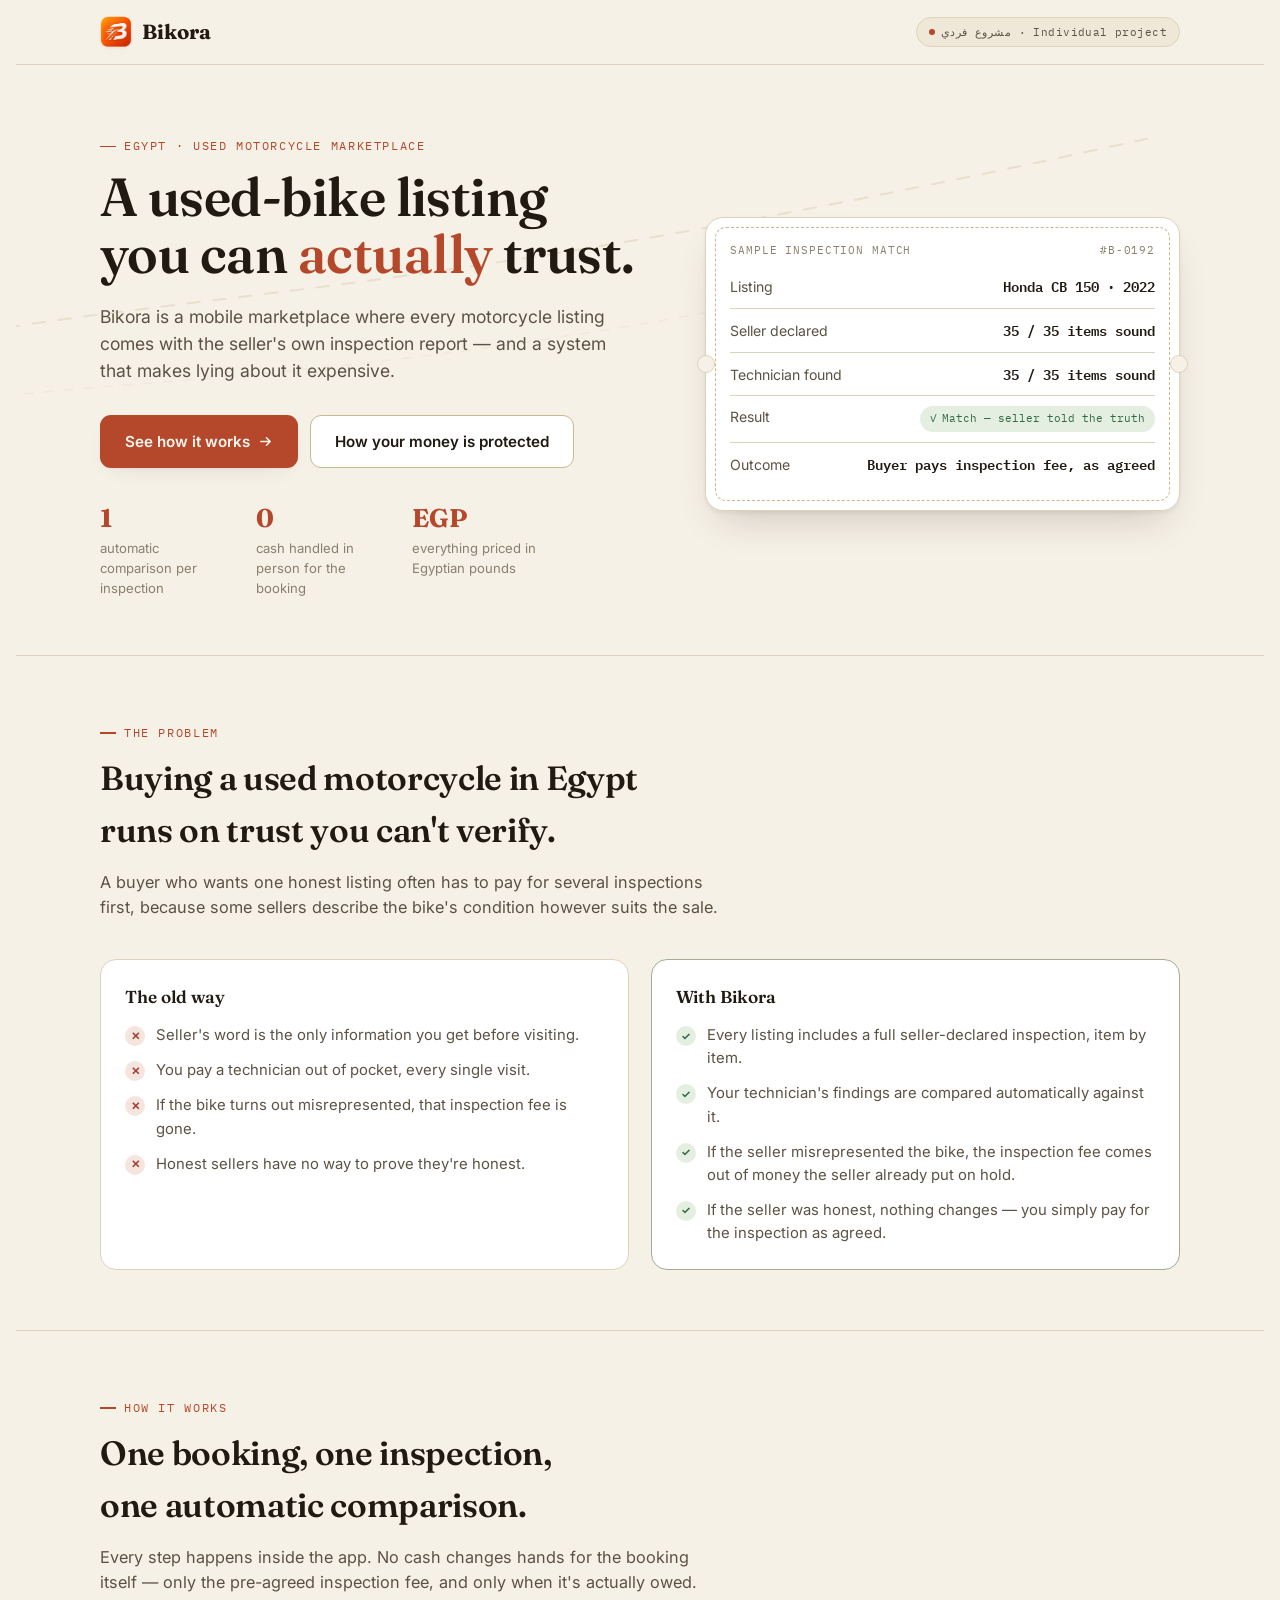
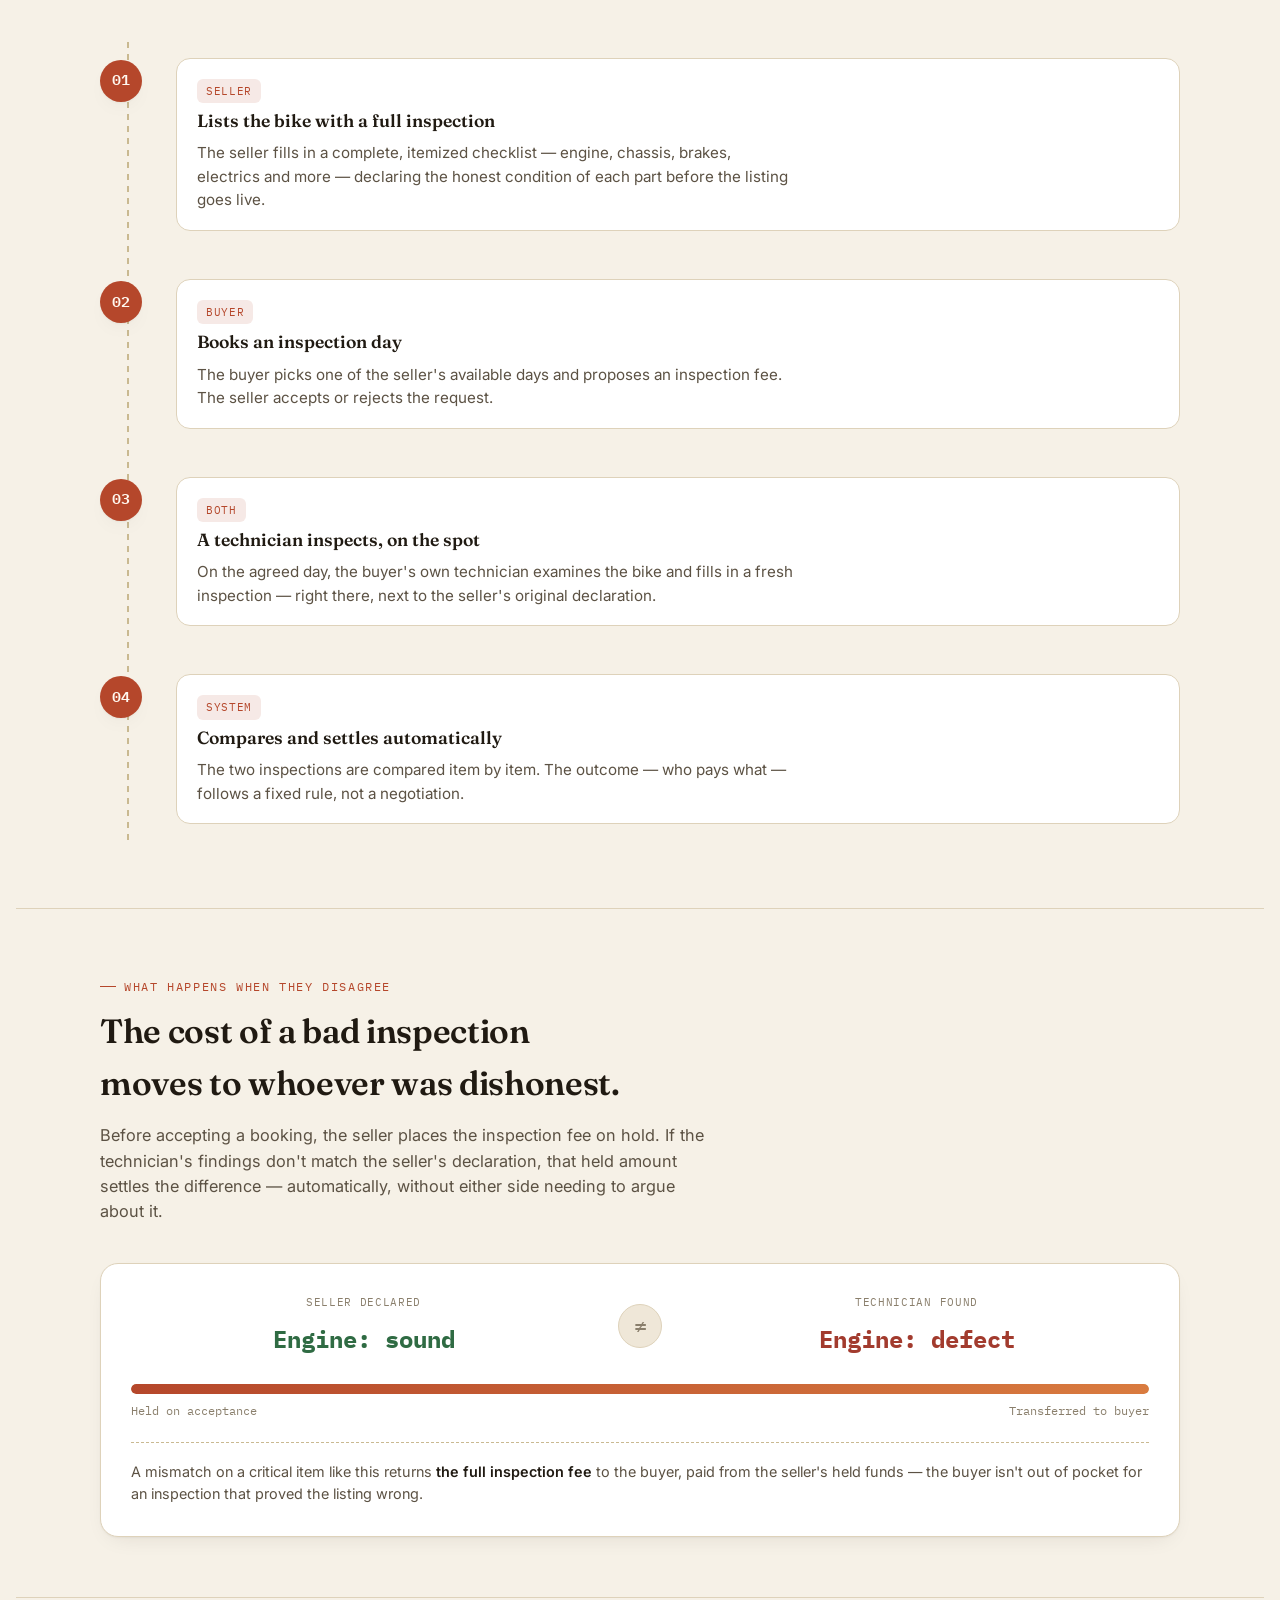
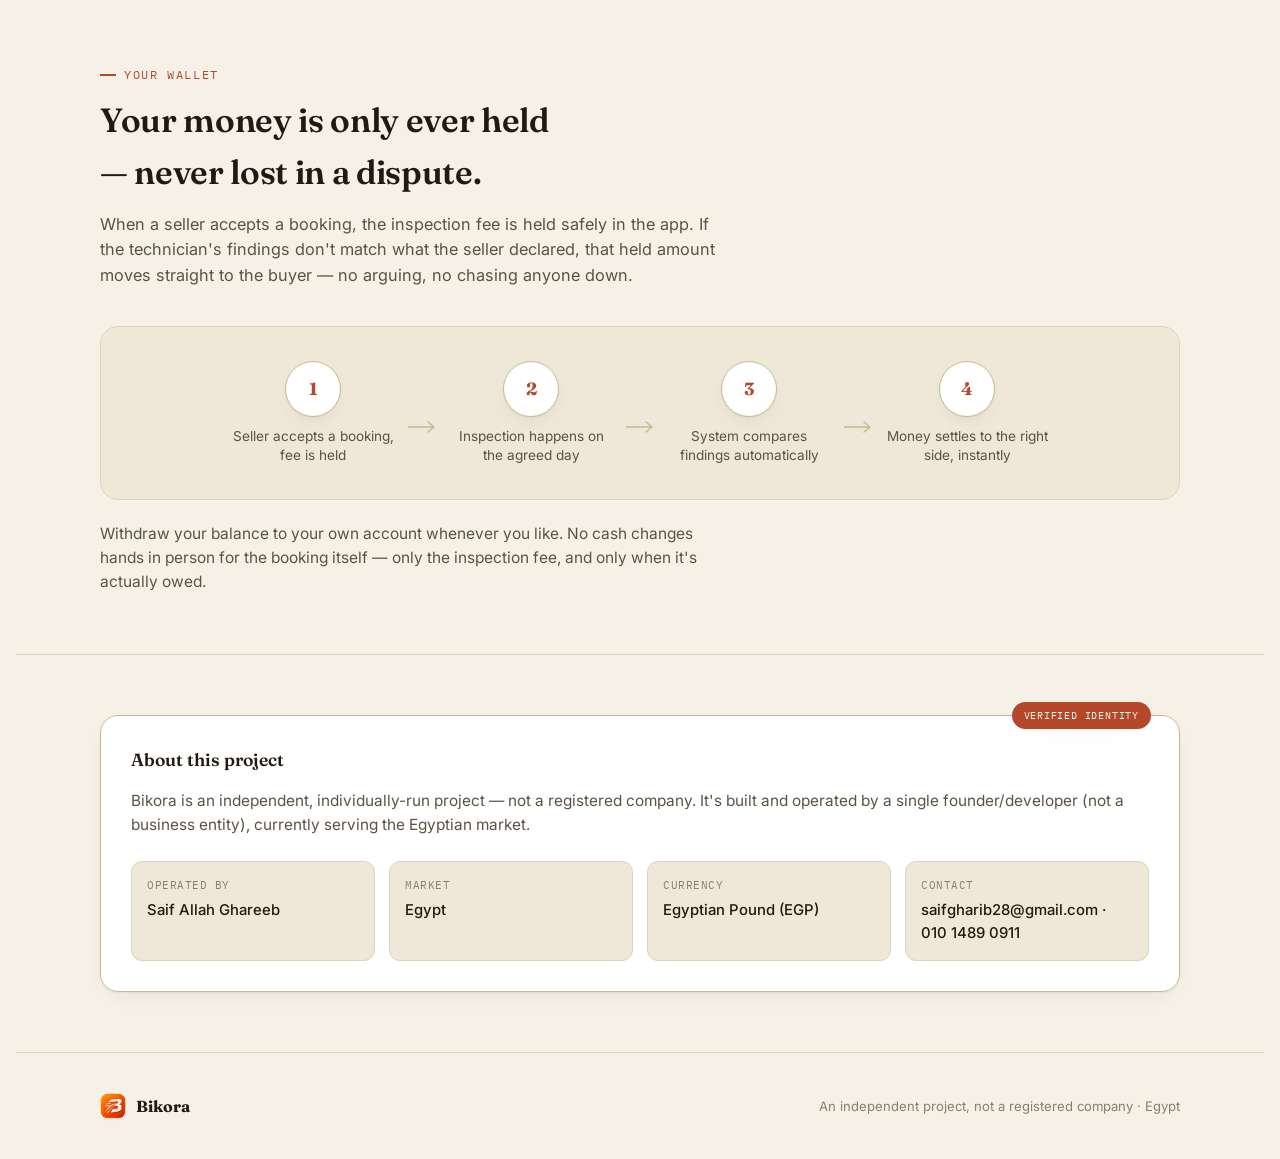
==== index.html @ 4b7ac029 "Add Landing Page Files" ====
<!doctype html>
<html lang="en">
<head>
<meta charset="utf-8">
<meta name="viewport" content="width=device-width, initial-scale=1, viewport-fit=cover">
<title>Bikora</title>
<meta name="description" content="Bikora — an Egyptian used-motorcycle marketplace with seller-declared, technician-verified inspections.">
<style>
  :root { padding-top: env(safe-area-inset-top, 0px); padding-bottom: env(safe-area-inset-bottom, 0px); }
  [hidden] { display: none !important; }
  img { max-width: 100%; }
  /* Layout concept: a vertical scroll built like a used-bike inspection
     report — a confident header strip, a dashed-stitch "ticket" proof card,
     a two-column before/after comparison, a numbered checklist-style
     journey with a connecting spine, a live-feeling settlement scale, and a
     closing panel that reads like a stamped verification seal. Warm paper
     tone + ink/rust palette evokes a garage inspection sheet. Sections
     reveal on scroll; the hero carries a faint road-dash motif echoing the
     logo's road-through-the-B mark. */
  :root {
    --bg: #f6f1e7;
    --surface: #ffffff;
    --surface-2: #efe7d8;
    --surface-3: #e7dcc4;
    --ink: #201a12;
    --ink-soft: #5c5244;
    --ink-faint: #8a7f6c;
    --line: #ded2ba;
    --line-strong: #c9b991;
    --accent: #b5472b;
    --accent-2: #d97b3f;
    --accent-ink: #fff8f0;
    --good: #2f6b43;
    --good-bg: #e4efe2;
    --bad: #a23b2e;
    --bad-bg: #f6e4df;
    --shadow: 0 1px 2px rgba(32,26,18,0.04), 0 8px 24px -12px rgba(32,26,18,0.14);
    --shadow-lift: 0 2px 4px rgba(32,26,18,0.06), 0 20px 40px -16px rgba(32,26,18,0.22);
    --font-display: 'Fraunces', serif;
    --font-body: 'Inter', sans-serif;
    --font-mono: 'IBM Plex Mono', monospace;
    color-scheme: light;
  }
  @media (prefers-color-scheme: dark) {
    :root:not([data-theme="light"]) {
      --bg: #16130e;
      --surface: #201a13;
      --surface-2: #292117;
      --surface-3: #332a1d;
      --ink: #f3ead9;
      --ink-soft: #bdb09b;
      --ink-faint: #8c806c;
      --line: #3a3225;
      --line-strong: #4d4330;
      --accent: #e2744f;
      --accent-2: #f0975f;
      --accent-ink: #1a1109;
      --good: #7fd19a;
      --good-bg: #1e2d22;
      --bad: #e58b7a;
      --bad-bg: #322019;
      --shadow: 0 1px 2px rgba(0,0,0,0.3), 0 8px 24px -12px rgba(0,0,0,0.5);
      --shadow-lift: 0 2px 4px rgba(0,0,0,0.35), 0 20px 40px -16px rgba(0,0,0,0.6);
      color-scheme: dark;
    }
  }
  :root[data-theme="dark"] {
    --bg: #16130e;
    --surface: #201a13;
    --surface-2: #292117;
    --surface-3: #332a1d;
    --ink: #f3ead9;
    --ink-soft: #bdb09b;
    --ink-faint: #8c806c;
    --line: #3a3225;
    --line-strong: #4d4330;
    --accent: #e2744f;
    --accent-2: #f0975f;
    --accent-ink: #1a1109;
    --good: #7fd19a;
    --good-bg: #1e2d22;
    --bad: #e58b7a;
    --bad-bg: #322019;
    --shadow: 0 1px 2px rgba(0,0,0,0.3), 0 8px 24px -12px rgba(0,0,0,0.5);
    --shadow-lift: 0 2px 4px rgba(0,0,0,0.35), 0 20px 40px -16px rgba(0,0,0,0.6);
    color-scheme: dark;
  }

  * { box-sizing: border-box; }
  html { scroll-behavior: smooth; }
  @media (prefers-reduced-motion: reduce) {
    html { scroll-behavior: auto; }
    *, *::before, *::after { animation-duration: 0.01ms !important; transition-duration: 0.01ms !important; }
  }
  body {
    background: var(--bg);
    color: var(--ink);
    font-family: var(--font-body);
    margin: 0;
    padding-left: max(16px, env(safe-area-inset-left, 0px));
    padding-right: max(16px, env(safe-area-inset-right, 0px));
    line-height: 1.55;
    -webkit-font-smoothing: antialiased;
  }
  body::before {
    content: "";
    position: fixed;
    inset: 0 0 auto;
    height: env(safe-area-inset-top, 0px);
    z-index: 10;
    background: var(--bg);
  }
  h1, h2, h3 { font-family: var(--font-display); font-weight: 600; margin: 0; text-wrap: balance; }
  p { margin: 0; }
  .wrap { max-width: 1080px; margin: 0 auto; }
  .eyebrow {
    font-family: var(--font-mono);
    font-size: 0.72rem;
    letter-spacing: 0.14em;
    text-transform: uppercase;
    color: var(--accent);
    display: inline-flex;
    align-items: center;
    gap: 8px;
  }
  .eyebrow::before {
    content: "";
    width: 16px; height: 1.5px;
    background: var(--accent);
    display: inline-block;
  }

  /* ---------- Reveal-on-scroll ---------- */
  .reveal {
    opacity: 0;
    transform: translateY(18px);
    transition: opacity 0.7s cubic-bezier(.2,.7,.3,1), transform 0.7s cubic-bezier(.2,.7,.3,1);
  }
  .reveal.in { opacity: 1; transform: translateY(0); }
  .reveal-1.in { transition-delay: 0.05s; }
  .reveal-2.in { transition-delay: 0.14s; }
  .reveal-3.in { transition-delay: 0.23s; }
  .reveal-4.in { transition-delay: 0.32s; }

  /* ---------- Top bar ---------- */
  .topbar {
    padding-block: 16px;
    border-bottom: 1px solid var(--line);
    position: sticky;
    top: env(safe-area-inset-top, 0px);
    z-index: 9;
    background: color-mix(in srgb, var(--bg) 88%, transparent);
    backdrop-filter: blur(10px);
    -webkit-backdrop-filter: blur(10px);
  }
  .topbar .wrap { display: flex; align-items: center; justify-content: space-between; gap: 16px; }
  .brand { display: flex; align-items: center; gap: 10px; font-family: var(--font-display); font-size: 1.28rem; font-weight: 700; }
  .brand-mark {
    width: 32px; height: 32px; border-radius: 9px;
    flex-shrink: 0;
    display: block;
    object-fit: cover;
    box-shadow: var(--shadow);
  }
  .status-chip {
    font-family: var(--font-mono);
    font-size: 0.66rem;
    letter-spacing: 0.04em;
    padding: 6px 12px;
    border-radius: 100px;
    background: var(--surface-2);
    color: var(--ink-soft);
    border: 1px solid var(--line);
    white-space: nowrap;
    display: inline-flex;
    align-items: center;
    gap: 6px;
  }
  .status-dot { width: 6px; height: 6px; border-radius: 50%; background: var(--accent); flex-shrink: 0; }

  /* ---------- Hero ---------- */
  .hero {
    padding-block: 64px 56px;
    position: relative;
    overflow: hidden;
    border-top: none;
  }
  .hero-roadlines {
    position: absolute;
    inset: -10% -5% auto -5%;
    height: 420px;
    z-index: 0;
    opacity: 0.5;
    pointer-events: none;
  }
  .hero-grid { position: relative; z-index: 1; display: grid; grid-template-columns: 1.08fr 0.92fr; gap: 48px; align-items: center; }
  .hero h1 { font-size: clamp(2.1rem, 5vw, 3.35rem); line-height: 1.06; margin-top: 14px; letter-spacing: -0.01em; }
  .hero h1 em { font-style: normal; color: var(--accent); }
  .hero .lede { font-size: 1.1rem; color: var(--ink-soft); margin-top: 20px; max-width: 46ch; }
  .hero-actions { display: flex; gap: 12px; margin-top: 30px; flex-wrap: wrap; }
  .btn {
    display: inline-flex; align-items: center; gap: 8px;
    font-family: var(--font-body); font-weight: 600; font-size: 0.95rem;
    padding: 14px 24px; border-radius: 11px; border: 1.5px solid transparent;
    cursor: pointer; text-decoration: none;
    transition: transform 0.18s ease, box-shadow 0.18s ease, background 0.18s ease, border-color 0.18s ease;
  }
  .btn-primary { background: var(--accent); color: var(--accent-ink); box-shadow: var(--shadow); }
  .btn-primary:hover { transform: translateY(-2px); box-shadow: var(--shadow-lift); background: var(--accent-2); }
  .btn-secondary { background: var(--surface); color: var(--ink); border-color: var(--line-strong); }
  .btn-secondary:hover { border-color: var(--accent); color: var(--accent); transform: translateY(-2px); }
  .btn svg { width: 15px; height: 15px; flex-shrink: 0; }

  .hero-stats { display: flex; gap: 28px; margin-top: 38px; flex-wrap: wrap; }
  .hero-stat .n { font-family: var(--font-display); font-size: 1.6rem; font-weight: 700; color: var(--accent); line-height: 1; }
  .hero-stat .l { font-size: 0.82rem; color: var(--ink-faint); margin-top: 6px; max-width: 16ch; }

  .ticket {
    background: var(--surface);
    border: 1px solid var(--line);
    border-radius: 18px;
    padding: 24px;
    position: relative;
    box-shadow: var(--shadow-lift);
    transform: rotate(1.2deg);
    transition: transform 0.4s cubic-bezier(.2,.7,.3,1);
  }
  .ticket:hover { transform: rotate(0deg) translateY(-3px); }
  .ticket::before {
    content: "";
    position: absolute; inset: 9px;
    border: 1px dashed var(--line-strong);
    border-radius: 11px;
    pointer-events: none;
  }
  .ticket-punch {
    position: absolute; left: -9px; top: 50%; transform: translateY(-50%);
    width: 18px; height: 18px; border-radius: 50%;
    background: var(--bg);
    border: 1px solid var(--line);
  }
  .ticket-punch.right { left: auto; right: -9px; }
  .ticket-row { display: flex; justify-content: space-between; align-items: baseline; gap: 12px; padding-block: 10px; border-bottom: 1px solid var(--line); font-size: 0.88rem; }
  .ticket-row:last-child { border-bottom: none; }
  .ticket-row .k { color: var(--ink-soft); }
  .ticket-row .v { font-family: var(--font-mono); font-weight: 600; text-align: right; }
  .ticket-head { display: flex; justify-content: space-between; align-items: center; font-family: var(--font-mono); font-size: 0.68rem; letter-spacing: 0.08em; text-transform: uppercase; color: var(--ink-faint); margin-bottom: 6px; }
  .tag { display: inline-flex; align-items: center; gap: 5px; font-family: var(--font-mono); font-size: 0.7rem; padding: 4px 10px; border-radius: 100px; }
  .tag-good { background: var(--good-bg); color: var(--good); }
  .tag-good::before { content: "✓"; }

  /* ---------- Sections shared ---------- */
  section { padding-block: 60px; border-top: 1px solid var(--line); position: relative; }
  .section-head { max-width: 62ch; margin-bottom: 38px; }
  .section-head h2 { font-size: clamp(1.55rem, 3.2vw, 2.1rem); margin-top: 10px; letter-spacing: -0.01em; }
  .section-head p { color: var(--ink-soft); margin-top: 14px; font-size: 1.02rem; }

  /* ---------- Problem / proof ---------- */
  .proof-grid { display: grid; grid-template-columns: 1fr 1fr; gap: 22px; }
  .proof-card {
    background: var(--surface); border: 1px solid var(--line); border-radius: 16px; padding: 24px;
    transition: border-color 0.2s ease, transform 0.2s ease, box-shadow 0.2s ease;
  }
  .proof-card:hover { box-shadow: var(--shadow); transform: translateY(-2px); }
  .proof-card.bad { border-color: var(--line); }
  .proof-card.good { border-color: color-mix(in srgb, var(--good) 35%, var(--line)); }
  .proof-card h3 { font-size: 1.08rem; margin-bottom: 14px; display: flex; align-items: center; gap: 10px; }
  .proof-list { list-style: none; margin: 0; padding: 0; display: flex; flex-direction: column; gap: 12px; }
  .proof-list li { display: flex; gap: 11px; align-items: flex-start; font-size: 0.93rem; color: var(--ink-soft); }
  .mark { flex-shrink: 0; width: 20px; height: 20px; border-radius: 50%; display: flex; align-items: center; justify-content: center; font-size: 0.68rem; font-weight: 700; margin-top: 2px; }
  .mark-bad { background: var(--bad-bg); color: var(--bad); }
  .mark-good { background: var(--good-bg); color: var(--good); }

  /* ---------- How it works ---------- */
  .steps { display: flex; flex-direction: column; position: relative; }
  .steps::before {
    content: "";
    position: absolute; left: 27px; top: 8px; bottom: 8px;
    width: 1.5px;
    background: repeating-linear-gradient(to bottom, var(--line-strong) 0 6px, transparent 6px 12px);
  }
  .step {
    display: grid; grid-template-columns: 56px 1fr; gap: 20px;
    padding-block: 24px;
    position: relative;
  }
  .step-num {
    font-family: var(--font-mono); font-size: 0.92rem; font-weight: 600; color: var(--accent-ink);
    display: flex; align-items: center; justify-content: center;
    width: 42px; height: 42px; border-radius: 50%;
    background: var(--accent);
    box-shadow: var(--shadow);
    position: relative; z-index: 1;
    margin-top: 2px;
  }
  .step-body { background: var(--surface); border: 1px solid var(--line); border-radius: 14px; padding: 18px 20px; transition: border-color 0.2s ease, box-shadow 0.2s ease; }
  .step-body:hover { border-color: var(--line-strong); box-shadow: var(--shadow); }
  .step h3 { font-size: 1.1rem; margin-bottom: 7px; }
  .step p { color: var(--ink-soft); font-size: 0.95rem; max-width: 60ch; }
  .step .who { font-family: var(--font-mono); font-size: 0.66rem; letter-spacing: 0.06em; text-transform: uppercase; color: var(--accent); background: color-mix(in srgb, var(--accent) 12%, var(--surface)); padding: 4px 9px; border-radius: 6px; margin-right: 10px; display: inline-block; margin-bottom: 4px; }

  /* ---------- Settlement example ---------- */
  .settle-card {
    background: var(--surface); border: 1px solid var(--line); border-radius: 18px;
    padding: 30px; box-shadow: var(--shadow);
  }
  .settle-top { display: grid; grid-template-columns: 1fr auto 1fr; gap: 22px; align-items: center; }
  .settle-side { text-align: center; }
  .settle-side .label { font-family: var(--font-mono); font-size: 0.7rem; text-transform: uppercase; letter-spacing: 0.06em; color: var(--ink-faint); margin-bottom: 10px; }
  .settle-side .amount { font-family: var(--font-mono); font-size: 1.5rem; font-weight: 700; }
  .settle-side.declared .amount { color: var(--good); }
  .settle-side.found .amount { color: var(--bad); }
  .settle-arrow { font-family: var(--font-mono); color: var(--ink-faint); font-size: 1.4rem; display: flex; align-items: center; justify-content: center; width: 44px; height: 44px; border-radius: 50%; background: var(--surface-2); border: 1px solid var(--line); }

  .settle-scale { margin-top: 26px; }
  .settle-scale .bar-track { height: 10px; border-radius: 100px; background: var(--surface-3); overflow: hidden; display: flex; }
  .settle-scale .bar-fill { height: 100%; background: linear-gradient(90deg, var(--accent), var(--accent-2)); border-radius: 100px; width: 0%; transition: width 1.1s cubic-bezier(.2,.7,.3,1); }
  .settle-scale.in .bar-fill { width: 100%; }
  .settle-scale .bar-labels { display: flex; justify-content: space-between; margin-top: 8px; font-family: var(--font-mono); font-size: 0.72rem; color: var(--ink-faint); }

  .settle-note { font-size: 0.9rem; color: var(--ink-soft); border-top: 1px dashed var(--line-strong); padding-top: 18px; margin-top: 22px; }
  .settle-note strong { color: var(--ink); font-weight: 600; }

  /* ---------- Wallet / payments ---------- */
  .flow-row { display: flex; align-items: stretch; gap: 0; flex-wrap: wrap; justify-content: center; }
  .flow-node {
    display: flex; flex-direction: column; align-items: center; gap: 10px;
    flex: 1 1 150px; max-width: 190px;
    padding: 24px 14px;
    position: relative;
  }
  .flow-node .ic {
    width: 56px; height: 56px; border-radius: 50%;
    background: var(--surface); border: 1.5px solid var(--line-strong);
    display: flex; align-items: center; justify-content: center;
    font-family: var(--font-display); font-size: 1.1rem; font-weight: 700; color: var(--accent);
    box-shadow: var(--shadow);
  }
  .flow-node .lb { font-size: 0.85rem; text-align: center; color: var(--ink-soft); line-height: 1.4; }
  .flow-connector { flex: 0 0 auto; display: flex; align-items: center; padding-top: 28px; color: var(--line-strong); }
  .flow-connector svg { width: 28px; height: 14px; }
  .flow-wrap { background: var(--surface-2); border: 1px solid var(--line); border-radius: 18px; padding: 10px; }

  /* ---------- Trust / independence notice ---------- */
  .notice {
    background: var(--surface);
    border: 1.5px solid var(--line-strong);
    border-radius: 18px;
    padding: 30px;
    display: grid;
    grid-template-columns: 1fr;
    gap: 16px;
    position: relative;
    box-shadow: var(--shadow);
  }
  .notice-badge {
    position: absolute; top: -14px; right: 28px;
    background: var(--accent); color: var(--accent-ink);
    font-family: var(--font-mono); font-size: 0.62rem; letter-spacing: 0.08em; text-transform: uppercase;
    padding: 6px 12px; border-radius: 100px;
    box-shadow: var(--shadow);
  }
  .notice h3 { font-size: 1.1rem; }
  .notice p { color: var(--ink-soft); font-size: 0.96rem; }
  .meta-grid { display: grid; grid-template-columns: repeat(auto-fit, minmax(170px, 1fr)); gap: 14px; margin-top: 8px; }
  .meta-item { background: var(--surface-2); border: 1px solid var(--line); border-radius: 11px; padding: 15px; transition: border-color 0.2s ease; }
  .meta-item:hover { border-color: var(--line-strong); }
  .meta-item .k { font-family: var(--font-mono); font-size: 0.66rem; text-transform: uppercase; letter-spacing: 0.05em; color: var(--ink-faint); }
  .meta-item .v { font-size: 0.93rem; margin-top: 6px; font-weight: 500; }

  /* ---------- Footer ---------- */
  footer { padding-block: 40px max(40px, env(safe-area-inset-bottom, 0px)); border-top: 1px solid var(--line); }
  footer .wrap { display: flex; flex-wrap: wrap; justify-content: space-between; gap: 16px; align-items: center; }
  footer .fine { font-size: 0.82rem; color: var(--ink-faint); }

  @media (max-width: 780px) {
    .hero-grid { grid-template-columns: 1fr; }
    .ticket { transform: none; }
    .proof-grid { grid-template-columns: 1fr; }
    .settle-top { grid-template-columns: 1fr; }
    .settle-arrow { transform: rotate(90deg); justify-self: center; }
    .flow-row { justify-content: center; }
    .flow-connector { display: none; }
    .hero-stats { gap: 22px; }
  }
</style>

<link rel="preconnect" href="https://fonts.googleapis.com">
<link rel="stylesheet" href="https://fonts.googleapis.com/css2?family=Fraunces:opsz,wght@9..144,500;9..144,600;9..144,700&family=Inter:wght@400;500;600;700&family=IBM+Plex+Mono:wght@500;600&display=swap">
</head>
<body>

<header class="topbar">
  <div class="wrap">
    <div class="brand">
      <img class="brand-mark" src="bikora-logo.png" alt="" aria-hidden="true">
      Bikora
    </div>
    <span class="status-chip"><span class="status-dot"></span>مشروع فردي · Individual project</span>
  </div>
</header>

<main>
  <section class="hero">
    <svg class="hero-roadlines" viewBox="0 0 1200 420" preserveAspectRatio="none" aria-hidden="true">
      <path d="M -50 340 C 250 280, 450 300, 1250 120" stroke="var(--line-strong)" stroke-width="2" stroke-dasharray="14 12" fill="none" opacity="0.6"/>
      <path d="M -50 400 C 300 360, 500 380, 1250 200" stroke="var(--line)" stroke-width="1.5" stroke-dasharray="10 10" fill="none" opacity="0.5"/>
    </svg>
    <div class="wrap hero-grid">
      <div class="reveal in">
        <span class="eyebrow">Egypt · Used motorcycle marketplace</span>
        <h1>A used-bike listing<br>you can <em>actually</em> trust.</h1>
        <p class="lede">Bikora is a mobile marketplace where every motorcycle listing comes with the seller's own inspection report — and a system that makes lying about it expensive.</p>
        <div class="hero-actions">
          <a class="btn btn-primary" href="#how-it-works">
            See how it works
            <svg viewBox="0 0 16 16" fill="none"><path d="M3 8h10M9 4l4 4-4 4" stroke="currentColor" stroke-width="1.6" stroke-linecap="round" stroke-linejoin="round"/></svg>
          </a>
          <a class="btn btn-secondary" href="#wallet">How your money is protected</a>
        </div>
        <div class="hero-stats">
          <div class="hero-stat"><div class="n">1</div><div class="l">automatic comparison per inspection</div></div>
          <div class="hero-stat"><div class="n">0</div><div class="l">cash handled in person for the booking</div></div>
          <div class="hero-stat"><div class="n">EGP</div><div class="l">everything priced in Egyptian pounds</div></div>
        </div>
      </div>
      <div class="ticket reveal reveal-2 in">
        <span class="ticket-punch"></span>
        <span class="ticket-punch right"></span>
        <div class="ticket-head"><span>Sample inspection match</span><span>#B-0192</span></div>
        <div class="ticket-row"><span class="k">Listing</span><span class="v">Honda CB 150 · 2022</span></div>
        <div class="ticket-row"><span class="k">Seller declared</span><span class="v">35 / 35 items sound</span></div>
        <div class="ticket-row"><span class="k">Technician found</span><span class="v">35 / 35 items sound</span></div>
        <div class="ticket-row"><span class="k">Result</span><span class="tag tag-good">Match — seller told the truth</span></div>
        <div class="ticket-row"><span class="k">Outcome</span><span class="v">Buyer pays inspection fee, as agreed</span></div>
      </div>
    </div>
  </section>

  <section id="problem">
    <div class="wrap">
      <div class="section-head reveal">
        <span class="eyebrow">The problem</span>
        <h2>Buying a used motorcycle in Egypt runs on trust you can't verify.</h2>
        <p>A buyer who wants one honest listing often has to pay for several inspections first, because some sellers describe the bike's condition however suits the sale.</p>
      </div>
      <div class="proof-grid">
        <div class="proof-card bad reveal reveal-1">
          <h3>The old way</h3>
          <ul class="proof-list">
            <li><span class="mark mark-bad">✕</span>Seller's word is the only information you get before visiting.</li>
            <li><span class="mark mark-bad">✕</span>You pay a technician out of pocket, every single visit.</li>
            <li><span class="mark mark-bad">✕</span>If the bike turns out misrepresented, that inspection fee is gone.</li>
            <li><span class="mark mark-bad">✕</span>Honest sellers have no way to prove they're honest.</li>
          </ul>
        </div>
        <div class="proof-card good reveal reveal-2">
          <h3>With Bikora</h3>
          <ul class="proof-list">
            <li><span class="mark mark-good">✓</span>Every listing includes a full seller-declared inspection, item by item.</li>
            <li><span class="mark mark-good">✓</span>Your technician's findings are compared automatically against it.</li>
            <li><span class="mark mark-good">✓</span>If the seller misrepresented the bike, the inspection fee comes out of money the seller already put on hold.</li>
            <li><span class="mark mark-good">✓</span>If the seller was honest, nothing changes — you simply pay for the inspection as agreed.</li>
          </ul>
        </div>
      </div>
    </div>
  </section>

  <section id="how-it-works">
    <div class="wrap">
      <div class="section-head reveal">
        <span class="eyebrow">How it works</span>
        <h2>One booking, one inspection, one automatic comparison.</h2>
        <p>Every step happens inside the app. No cash changes hands for the booking itself — only the pre-agreed inspection fee, and only when it's actually owed.</p>
      </div>
      <div class="steps">
        <div class="step reveal reveal-1">
          <div class="step-num">01</div>
          <div class="step-body"><span class="who">Seller</span><h3>Lists the bike with a full inspection</h3><p>The seller fills in a complete, itemized checklist — engine, chassis, brakes, electrics and more — declaring the honest condition of each part before the listing goes live.</p></div>
        </div>
        <div class="step reveal reveal-2">
          <div class="step-num">02</div>
          <div class="step-body"><span class="who">Buyer</span><h3>Books an inspection day</h3><p>The buyer picks one of the seller's available days and proposes an inspection fee. The seller accepts or rejects the request.</p></div>
        </div>
        <div class="step reveal reveal-3">
          <div class="step-num">03</div>
          <div class="step-body"><span class="who">Both</span><h3>A technician inspects, on the spot</h3><p>On the agreed day, the buyer's own technician examines the bike and fills in a fresh inspection — right there, next to the seller's original declaration.</p></div>
        </div>
        <div class="step reveal reveal-4">
          <div class="step-num">04</div>
          <div class="step-body"><span class="who">System</span><h3>Compares and settles automatically</h3><p>The two inspections are compared item by item. The outcome — who pays what — follows a fixed rule, not a negotiation.</p></div>
        </div>
      </div>
    </div>
  </section>

  <section id="settlement">
    <div class="wrap">
      <div class="section-head reveal">
        <span class="eyebrow">What happens when they disagree</span>
        <h2>The cost of a bad inspection moves to whoever was dishonest.</h2>
        <p>Before accepting a booking, the seller places the inspection fee on hold. If the technician's findings don't match the seller's declaration, that held amount settles the difference — automatically, without either side needing to argue about it.</p>
      </div>
      <div class="settle-card reveal reveal-1">
        <div class="settle-top">
          <div class="settle-side declared">
            <div class="label">Seller declared</div>
            <div class="amount">Engine: sound</div>
          </div>
          <div class="settle-arrow">≠</div>
          <div class="settle-side found">
            <div class="label">Technician found</div>
            <div class="amount">Engine: defect</div>
          </div>
        </div>
        <div class="settle-scale reveal">
          <div class="bar-track"><div class="bar-fill"></div></div>
          <div class="bar-labels"><span>Held on acceptance</span><span>Transferred to buyer</span></div>
        </div>
        <div class="settle-note">A mismatch on a critical item like this returns <strong>the full inspection fee</strong> to the buyer, paid from the seller's held funds — the buyer isn't out of pocket for an inspection that proved the listing wrong.</div>
      </div>
    </div>
  </section>

  <section id="wallet">
    <div class="wrap">
      <div class="section-head reveal">
        <span class="eyebrow">Your wallet</span>
        <h2>Your money is only ever held — never lost in a dispute.</h2>
        <p>When a seller accepts a booking, the inspection fee is held safely in the app. If the technician's findings don't match what the seller declared, that held amount moves straight to the buyer — no arguing, no chasing anyone down.</p>
      </div>
      <div class="flow-wrap reveal reveal-1">
        <div class="flow-row">
          <div class="flow-node"><div class="ic">1</div><div class="lb">Seller accepts a booking, fee is held</div></div>
          <div class="flow-connector"><svg viewBox="0 0 28 14" fill="none"><path d="M0 7h24M20 2l6 5-6 5" stroke="currentColor" stroke-width="1.5" stroke-linecap="round" stroke-linejoin="round"/></svg></div>
          <div class="flow-node"><div class="ic">2</div><div class="lb">Inspection happens on the agreed day</div></div>
          <div class="flow-connector"><svg viewBox="0 0 28 14" fill="none"><path d="M0 7h24M20 2l6 5-6 5" stroke="currentColor" stroke-width="1.5" stroke-linecap="round" stroke-linejoin="round"/></svg></div>
          <div class="flow-node"><div class="ic">3</div><div class="lb">System compares findings automatically</div></div>
          <div class="flow-connector"><svg viewBox="0 0 28 14" fill="none"><path d="M0 7h24M20 2l6 5-6 5" stroke="currentColor" stroke-width="1.5" stroke-linecap="round" stroke-linejoin="round"/></svg></div>
          <div class="flow-node"><div class="ic">4</div><div class="lb">Money settles to the right side, instantly</div></div>
        </div>
      </div>
      <p class="reveal reveal-2" style="margin-top:22px; color:var(--ink-soft); font-size:0.97rem; max-width: 62ch;">Withdraw your balance to your own account whenever you like. No cash changes hands in person for the booking itself — only the inspection fee, and only when it's actually owed.</p>
    </div>
  </section>

  <section id="about">
    <div class="wrap">
      <div class="notice reveal">
        <span class="notice-badge">Verified identity</span>
        <h3>About this project</h3>
        <p>Bikora is an independent, individually-run project — not a registered company. It's built and operated by a single founder/developer (not a business entity), currently serving the Egyptian market.</p>
        <div class="meta-grid">
          <div class="meta-item">
            <div class="k">Operated by</div>
            <div class="v">Saif Allah Ghareeb</div>
          </div>
          <div class="meta-item">
            <div class="k">Market</div>
            <div class="v">Egypt</div>
          </div>
          <div class="meta-item">
            <div class="k">Currency</div>
            <div class="v">Egyptian Pound (EGP)</div>
          </div>
          <div class="meta-item">
            <div class="k">Contact</div>
            <div class="v">saifgharib28@gmail.com · 010 1489 0911</div>
          </div>
        </div>
      </div>
    </div>
  </section>
</main>

<footer>
  <div class="wrap">
    <div class="brand" style="font-size:1rem;">
      <img class="brand-mark" src="bikora-logo.png" alt="" aria-hidden="true" style="width:26px;height:26px;">
      Bikora
    </div>
    <span class="fine">An independent project, not a registered company · Egypt</span>
  </div>
</footer>

<script>
  (function () {
    try {
      var targets = document.querySelectorAll('.reveal');
      if (!('IntersectionObserver' in window)) {
        targets.forEach(function (el) { el.classList.add('in'); });
        return;
      }
      var io = new IntersectionObserver(function (entries) {
        entries.forEach(function (entry) {
          if (entry.isIntersecting) {
            entry.target.classList.add('in');
            io.unobserve(entry.target);
          }
        });
      }, { threshold: 0.15, rootMargin: '0px 0px -40px 0px' });
      targets.forEach(function (el) { io.observe(el); });
    } catch (e) {
      document.querySelectorAll('.reveal').forEach(function (el) { el.classList.add('in'); });
    }
  })();
</script>
</body>
</html>
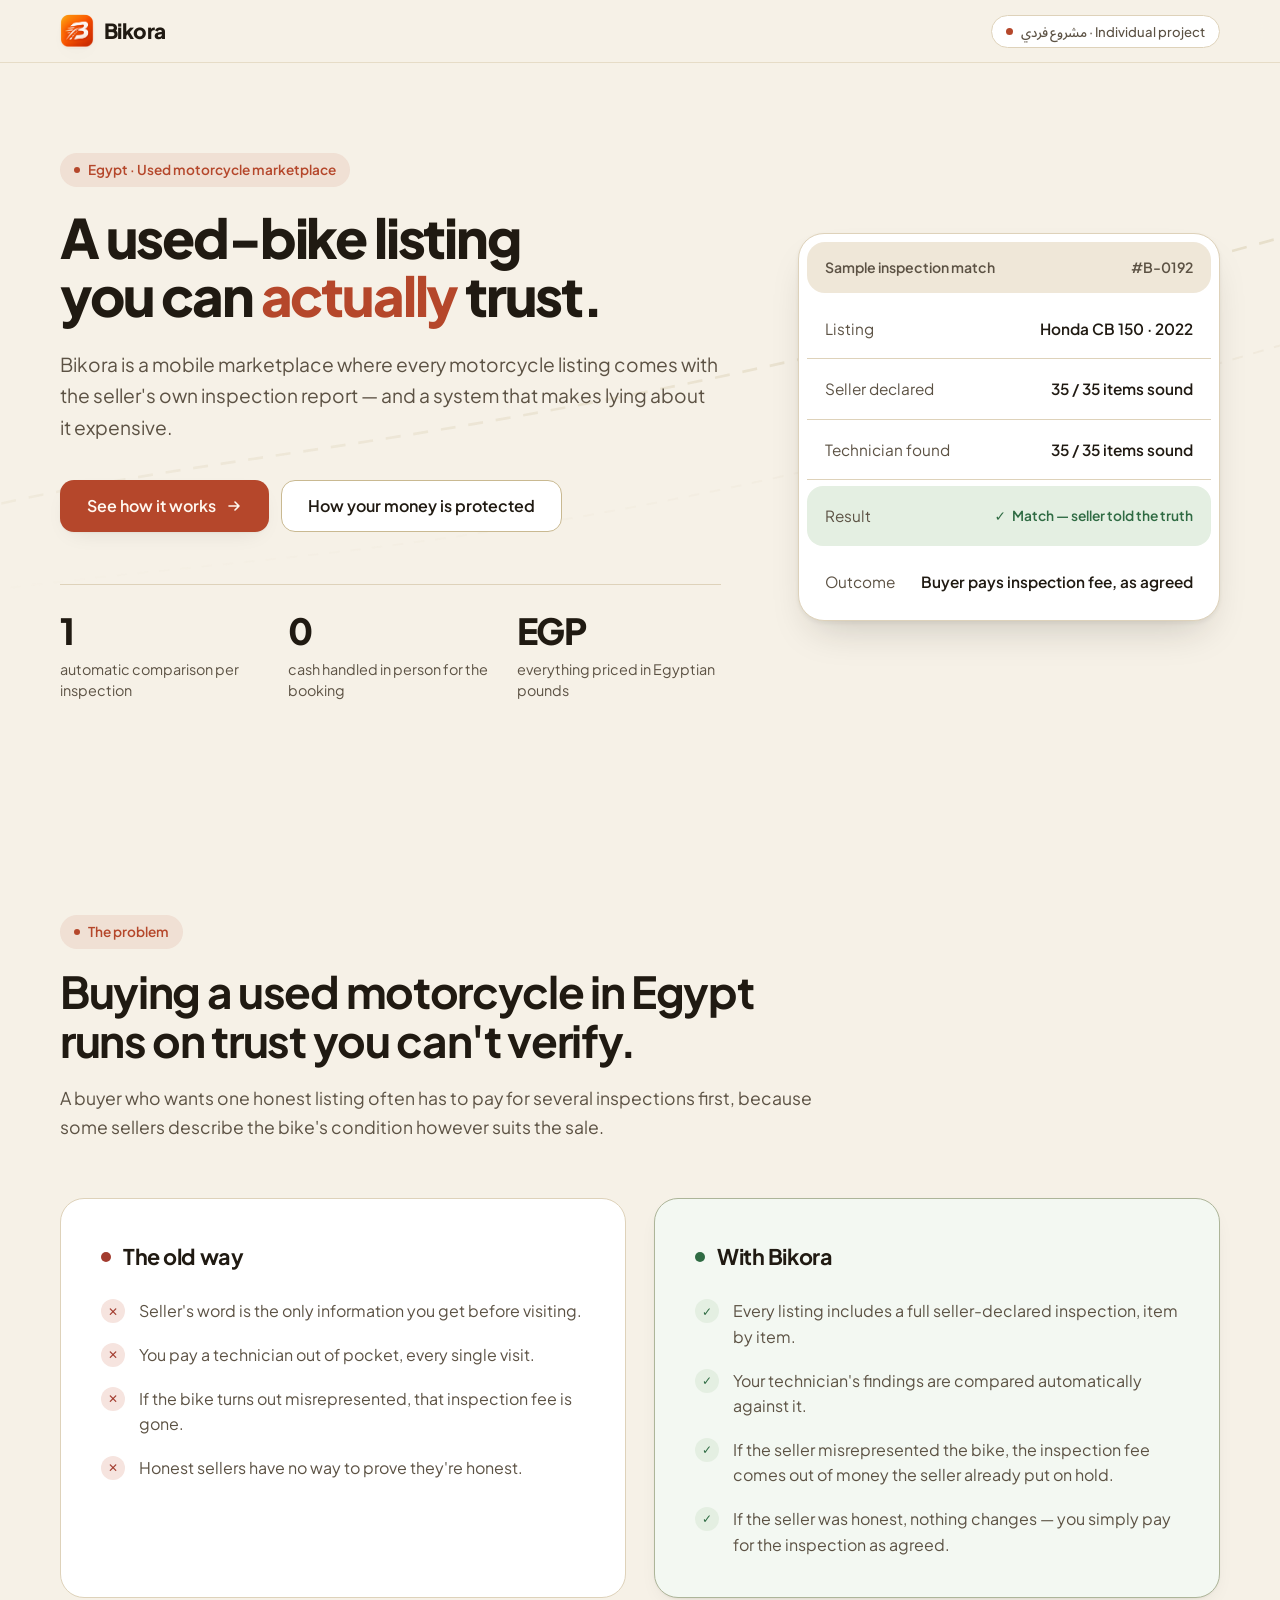
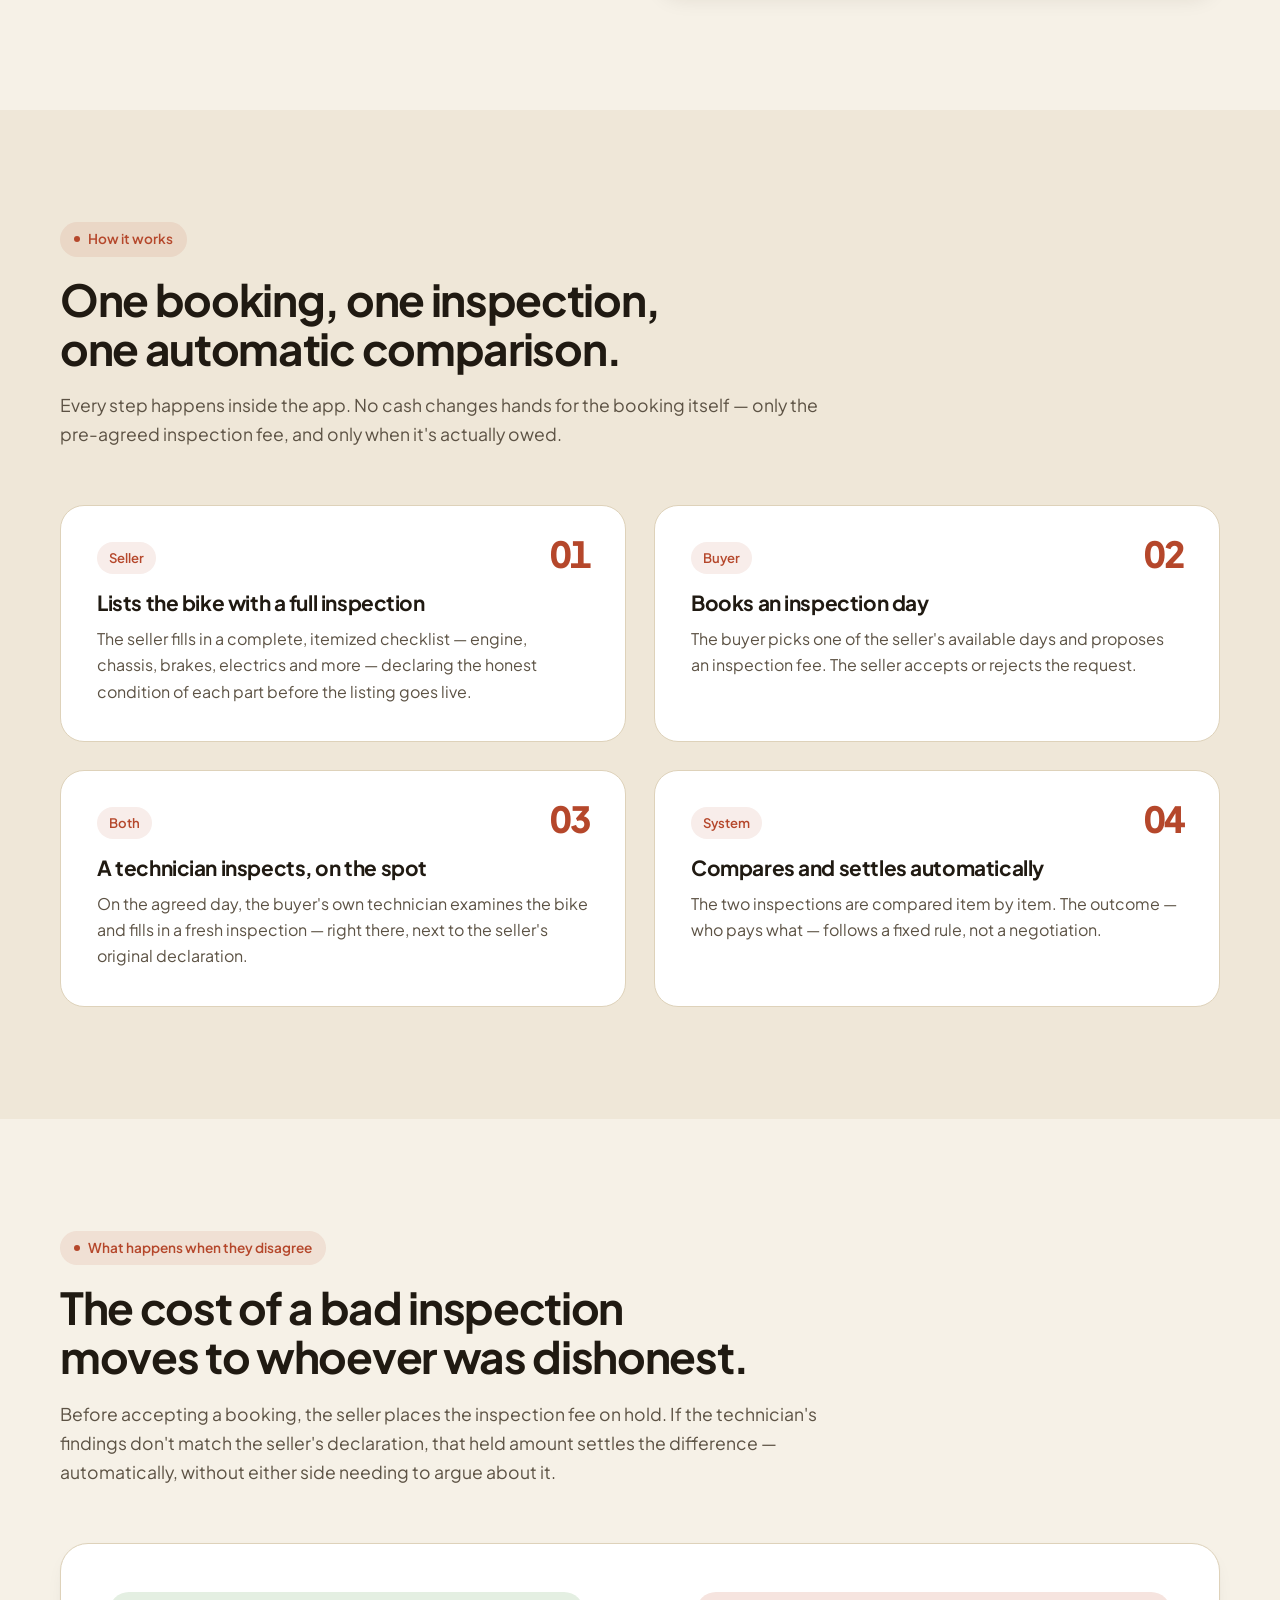
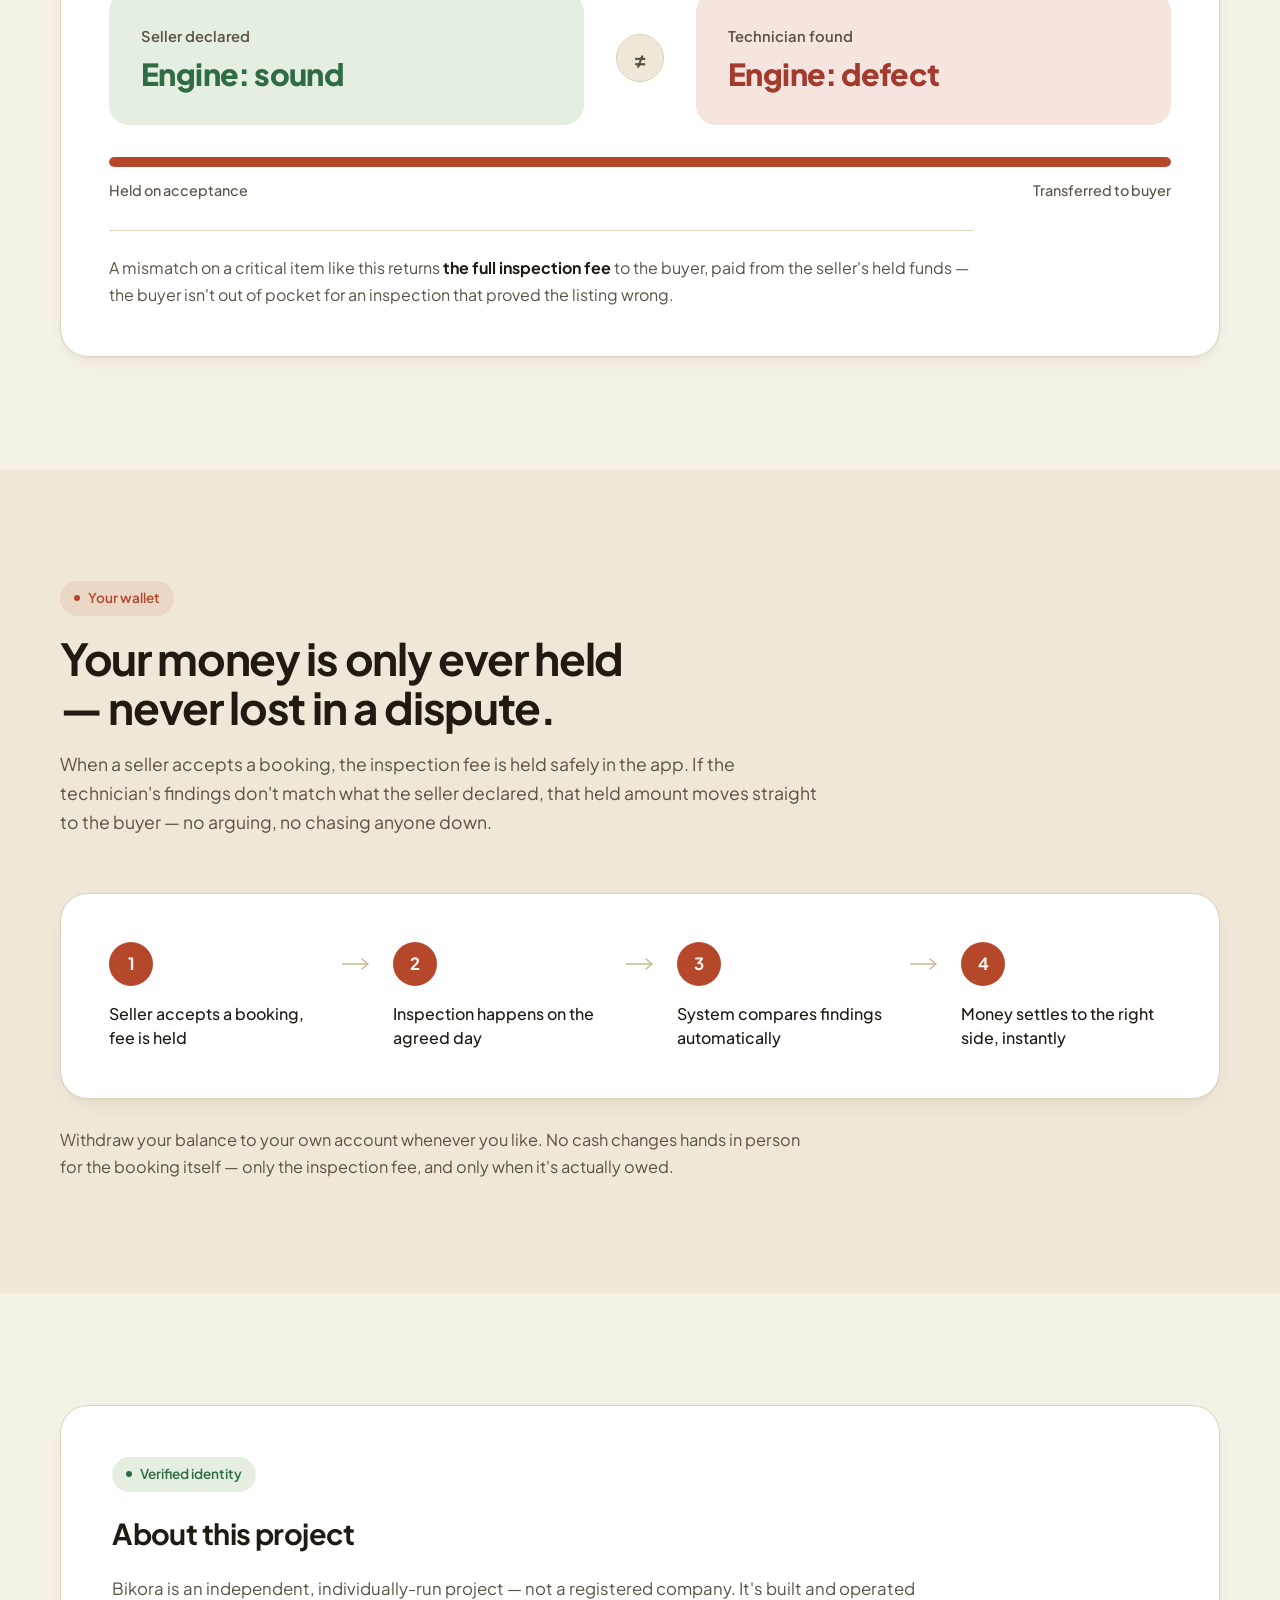
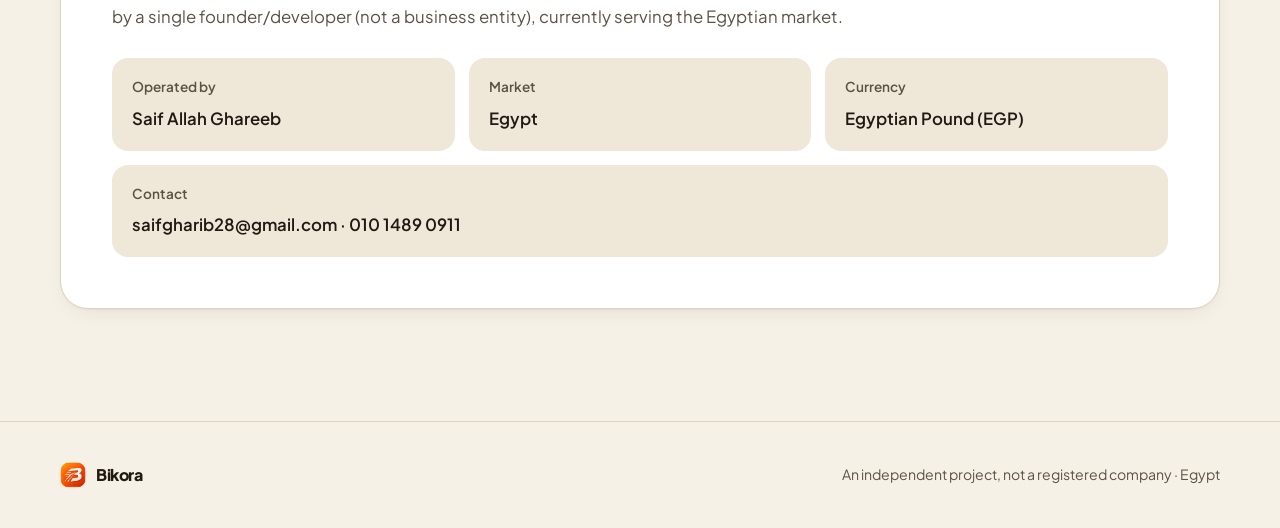
==== commit d4a33d3f: "Update index.html" ====
--- a/index.html
+++ b/index.html
@@ -9,14 +9,6 @@
   :root { padding-top: env(safe-area-inset-top, 0px); padding-bottom: env(safe-area-inset-bottom, 0px); }
   [hidden] { display: none !important; }
   img { max-width: 100%; }
-  /* Layout concept: a vertical scroll built like a used-bike inspection
-     report — a confident header strip, a dashed-stitch "ticket" proof card,
-     a two-column before/after comparison, a numbered checklist-style
-     journey with a connecting spine, a live-feeling settlement scale, and a
-     closing panel that reads like a stamped verification seal. Warm paper
-     tone + ink/rust palette evokes a garage inspection sheet. Sections
-     reveal on scroll; the hero carries a faint road-dash motif echoing the
-     logo's road-through-the-B mark. */
   :root {
     --bg: #f6f1e7;
     --surface: #ffffff;
@@ -36,9 +28,11 @@
     --bad-bg: #f6e4df;
     --shadow: 0 1px 2px rgba(32,26,18,0.04), 0 8px 24px -12px rgba(32,26,18,0.14);
     --shadow-lift: 0 2px 4px rgba(32,26,18,0.06), 0 20px 40px -16px rgba(32,26,18,0.22);
-    --font-display: 'Fraunces', serif;
-    --font-body: 'Inter', sans-serif;
-    --font-mono: 'IBM Plex Mono', monospace;
+    --font-display: var(--font-body);
+    --font-body: 'Plus Jakarta Sans', 'Noto Sans Arabic', system-ui, -apple-system, 'Segoe UI', Roboto, 'Helvetica Neue', Arial, sans-serif;
+    --font-mono: var(--font-body);
+    --gutter: max(20px, env(safe-area-inset-left, 0px), env(safe-area-inset-right, 0px));
+    --ease: cubic-bezier(.2,.7,.3,1);
     color-scheme: light;
   }
   @media (prefers-color-scheme: dark) {
@@ -86,307 +80,174 @@
     color-scheme: dark;
   }
 
+  /* Refined layer: type, rhythm, surfaces, motion. Colour tokens above are unchanged. */
   * { box-sizing: border-box; }
   html { scroll-behavior: smooth; }
+  body { background: var(--bg); color: var(--ink); font-family: var(--font-body); font-size: 1rem; line-height: 1.65; margin: 0; -webkit-font-smoothing: antialiased; text-rendering: optimizeLegibility; overflow-x: clip; }
+  body::before { content: ""; position: fixed; inset: 0 0 auto; height: env(safe-area-inset-top, 0px); z-index: 10; background: var(--bg); }
+  h1, h2, h3 { font-family: var(--font-display); margin: 0; text-wrap: balance; }
+  p { margin: 0; text-wrap: pretty; }
+  .wrap { width: min(1160px, 100% - var(--gutter) * 2); margin-inline: auto; }
+  :focus-visible { outline: 2px solid var(--accent); outline-offset: 3px; border-radius: 6px; }
+
+  .eyebrow { display: inline-flex; align-items: center; gap: 8px; font-size: .85rem; font-weight: 600; color: var(--accent); background: color-mix(in srgb, var(--accent) 10%, transparent); padding: 6px 14px; border-radius: 999px; }
+  .eyebrow::before { content: ""; width: 6px; height: 6px; border-radius: 50%; background: currentColor; }
+
+  /* Reveal: content is visible without JS (see <noscript>) and under reduced motion */
+  .reveal { opacity: 0; transform: translateY(12px); transition: opacity .6s var(--ease), transform .6s var(--ease); }
+  .reveal.in { opacity: 1; transform: none; }
+  .reveal-1.in { transition-delay: .05s; } .reveal-2.in { transition-delay: .12s; } .reveal-3.in { transition-delay: .19s; } .reveal-4.in { transition-delay: .26s; }
   @media (prefers-reduced-motion: reduce) {
     html { scroll-behavior: auto; }
-    *, *::before, *::after { animation-duration: 0.01ms !important; transition-duration: 0.01ms !important; }
-  }
-  body {
-    background: var(--bg);
-    color: var(--ink);
-    font-family: var(--font-body);
-    margin: 0;
-    padding-left: max(16px, env(safe-area-inset-left, 0px));
-    padding-right: max(16px, env(safe-area-inset-right, 0px));
-    line-height: 1.55;
-    -webkit-font-smoothing: antialiased;
-  }
-  body::before {
-    content: "";
-    position: fixed;
-    inset: 0 0 auto;
-    height: env(safe-area-inset-top, 0px);
-    z-index: 10;
-    background: var(--bg);
-  }
-  h1, h2, h3 { font-family: var(--font-display); font-weight: 600; margin: 0; text-wrap: balance; }
-  p { margin: 0; }
-  .wrap { max-width: 1080px; margin: 0 auto; }
-  .eyebrow {
-    font-family: var(--font-mono);
-    font-size: 0.72rem;
-    letter-spacing: 0.14em;
-    text-transform: uppercase;
-    color: var(--accent);
-    display: inline-flex;
-    align-items: center;
-    gap: 8px;
-  }
-  .eyebrow::before {
-    content: "";
-    width: 16px; height: 1.5px;
-    background: var(--accent);
-    display: inline-block;
-  }
-
-  /* ---------- Reveal-on-scroll ---------- */
-  .reveal {
-    opacity: 0;
-    transform: translateY(18px);
-    transition: opacity 0.7s cubic-bezier(.2,.7,.3,1), transform 0.7s cubic-bezier(.2,.7,.3,1);
-  }
-  .reveal.in { opacity: 1; transform: translateY(0); }
-  .reveal-1.in { transition-delay: 0.05s; }
-  .reveal-2.in { transition-delay: 0.14s; }
-  .reveal-3.in { transition-delay: 0.23s; }
-  .reveal-4.in { transition-delay: 0.32s; }
-
-  /* ---------- Top bar ---------- */
-  .topbar {
-    padding-block: 16px;
-    border-bottom: 1px solid var(--line);
-    position: sticky;
-    top: env(safe-area-inset-top, 0px);
-    z-index: 9;
-    background: color-mix(in srgb, var(--bg) 88%, transparent);
-    backdrop-filter: blur(10px);
-    -webkit-backdrop-filter: blur(10px);
-  }
+    *, *::before, *::after { animation-duration: .01ms !important; transition-duration: .01ms !important; transition-delay: 0s !important; }
+    .reveal { opacity: 1; transform: none; }
+  }
+
+  /* Top bar */
+  .topbar { padding-block: 14px; border-bottom: 1px solid color-mix(in srgb, var(--line) 70%, transparent); position: sticky; top: env(safe-area-inset-top, 0px); z-index: 9; background: color-mix(in srgb, var(--bg) 85%, transparent); backdrop-filter: blur(14px); -webkit-backdrop-filter: blur(14px); }
   .topbar .wrap { display: flex; align-items: center; justify-content: space-between; gap: 16px; }
-  .brand { display: flex; align-items: center; gap: 10px; font-family: var(--font-display); font-size: 1.28rem; font-weight: 700; }
-  .brand-mark {
-    width: 32px; height: 32px; border-radius: 9px;
-    flex-shrink: 0;
-    display: block;
-    object-fit: cover;
-    box-shadow: var(--shadow);
-  }
-  .status-chip {
-    font-family: var(--font-mono);
-    font-size: 0.66rem;
-    letter-spacing: 0.04em;
-    padding: 6px 12px;
-    border-radius: 100px;
-    background: var(--surface-2);
-    color: var(--ink-soft);
-    border: 1px solid var(--line);
-    white-space: nowrap;
-    display: inline-flex;
-    align-items: center;
-    gap: 6px;
-  }
-  .status-dot { width: 6px; height: 6px; border-radius: 50%; background: var(--accent); flex-shrink: 0; }
-
-  /* ---------- Hero ---------- */
-  .hero {
-    padding-block: 64px 56px;
-    position: relative;
-    overflow: hidden;
-    border-top: none;
-  }
-  .hero-roadlines {
-    position: absolute;
-    inset: -10% -5% auto -5%;
-    height: 420px;
-    z-index: 0;
-    opacity: 0.5;
-    pointer-events: none;
-  }
-  .hero-grid { position: relative; z-index: 1; display: grid; grid-template-columns: 1.08fr 0.92fr; gap: 48px; align-items: center; }
-  .hero h1 { font-size: clamp(2.1rem, 5vw, 3.35rem); line-height: 1.06; margin-top: 14px; letter-spacing: -0.01em; }
+  .brand { display: flex; align-items: center; gap: 10px; font-size: 1.3rem; font-weight: 800; letter-spacing: -.03em; }
+  .brand-mark { width: 34px; height: 34px; border-radius: 10px; flex-shrink: 0; display: block; object-fit: cover; box-shadow: var(--shadow); }
+  .status-chip { font-size: .82rem; font-weight: 500; line-height: 1.3; padding: 7px 14px; border-radius: 999px; background: var(--surface); color: var(--ink-soft); border: 1px solid var(--line); display: inline-flex; align-items: center; gap: 8px; min-width: 0; }
+  .status-dot { width: 7px; height: 7px; border-radius: 50%; background: var(--accent); flex-shrink: 0; }
+
+  /* Hero */
+  .hero { padding-block: clamp(48px, 7vw, 96px) clamp(64px, 8vw, 112px); position: relative; overflow: hidden; }
+  .hero-roadlines { position: absolute; inset: 0 0 auto 0; width: 100%; height: min(100%, 560px); z-index: 0; opacity: .55; pointer-events: none; -webkit-mask-image: linear-gradient(to bottom, #000 45%, transparent); mask-image: linear-gradient(to bottom, #000 45%, transparent); }
+  .hero-grid { position: relative; z-index: 1; display: grid; grid-template-columns: minmax(0, 1.22fr) minmax(0, .78fr); gap: clamp(32px, 6vw, 88px); align-items: center; }
+  .hero h1 { font-size: clamp(1.85rem, .9rem + 3.9vw, 3.4rem); font-weight: 800; line-height: 1.06; letter-spacing: -.04em; margin-top: 22px; }
   .hero h1 em { font-style: normal; color: var(--accent); }
-  .hero .lede { font-size: 1.1rem; color: var(--ink-soft); margin-top: 20px; max-width: 46ch; }
-  .hero-actions { display: flex; gap: 12px; margin-top: 30px; flex-wrap: wrap; }
-  .btn {
-    display: inline-flex; align-items: center; gap: 8px;
-    font-family: var(--font-body); font-weight: 600; font-size: 0.95rem;
-    padding: 14px 24px; border-radius: 11px; border: 1.5px solid transparent;
-    cursor: pointer; text-decoration: none;
-    transition: transform 0.18s ease, box-shadow 0.18s ease, background 0.18s ease, border-color 0.18s ease;
-  }
+  .hero .lede { font-size: clamp(1.05rem, 1.6vw, 1.2rem); line-height: 1.65; color: var(--ink-soft); margin-top: 24px; max-width: 48ch; }
+  .hero-actions { display: flex; gap: 12px; margin-top: 36px; flex-wrap: wrap; }
+  .btn { display: inline-flex; align-items: center; justify-content: center; gap: 10px; min-height: 52px; padding: 0 26px; font-family: var(--font-body); font-weight: 600; font-size: 1rem; line-height: 1.2; border-radius: 14px; border: 1.5px solid transparent; cursor: pointer; text-decoration: none; transition: background .2s ease, border-color .2s ease, color .2s ease, box-shadow .2s ease, transform .15s ease; }
+  .btn:active { transform: scale(.98); }
   .btn-primary { background: var(--accent); color: var(--accent-ink); box-shadow: var(--shadow); }
-  .btn-primary:hover { transform: translateY(-2px); box-shadow: var(--shadow-lift); background: var(--accent-2); }
+  .btn-primary:hover { background: var(--accent-2); box-shadow: var(--shadow-lift); }
   .btn-secondary { background: var(--surface); color: var(--ink); border-color: var(--line-strong); }
-  .btn-secondary:hover { border-color: var(--accent); color: var(--accent); transform: translateY(-2px); }
-  .btn svg { width: 15px; height: 15px; flex-shrink: 0; }
-
-  .hero-stats { display: flex; gap: 28px; margin-top: 38px; flex-wrap: wrap; }
-  .hero-stat .n { font-family: var(--font-display); font-size: 1.6rem; font-weight: 700; color: var(--accent); line-height: 1; }
-  .hero-stat .l { font-size: 0.82rem; color: var(--ink-faint); margin-top: 6px; max-width: 16ch; }
-
-  .ticket {
-    background: var(--surface);
-    border: 1px solid var(--line);
-    border-radius: 18px;
-    padding: 24px;
-    position: relative;
-    box-shadow: var(--shadow-lift);
-    transform: rotate(1.2deg);
-    transition: transform 0.4s cubic-bezier(.2,.7,.3,1);
-  }
-  .ticket:hover { transform: rotate(0deg) translateY(-3px); }
-  .ticket::before {
-    content: "";
-    position: absolute; inset: 9px;
-    border: 1px dashed var(--line-strong);
-    border-radius: 11px;
-    pointer-events: none;
-  }
-  .ticket-punch {
-    position: absolute; left: -9px; top: 50%; transform: translateY(-50%);
-    width: 18px; height: 18px; border-radius: 50%;
-    background: var(--bg);
-    border: 1px solid var(--line);
-  }
-  .ticket-punch.right { left: auto; right: -9px; }
-  .ticket-row { display: flex; justify-content: space-between; align-items: baseline; gap: 12px; padding-block: 10px; border-bottom: 1px solid var(--line); font-size: 0.88rem; }
+  .btn-secondary:hover { border-color: var(--accent); color: var(--accent); }
+  .btn svg { width: 16px; height: 16px; flex-shrink: 0; transition: transform .2s ease; }
+  .btn-primary:hover svg { transform: translateX(3px); }
+
+  .hero-stats { display: grid; grid-template-columns: repeat(3, minmax(0, 1fr)); gap: 24px; margin-top: 52px; padding-top: 28px; border-top: 1px solid var(--line); }
+  .hero-stat .n { font-size: clamp(1.7rem, 3vw, 2.25rem); font-weight: 800; letter-spacing: -.03em; color: var(--ink); line-height: 1; }
+  .hero-stat .l { font-size: .9rem; line-height: 1.45; color: var(--ink-soft); margin-top: 10px; max-width: 20ch; }
+
+  /* Inspection report card (was the rotated dashed ticket) */
+  .ticket { background: var(--surface); border: 1px solid var(--line); border-radius: 26px; padding: 8px; position: relative; box-shadow: var(--shadow-lift); }
+  .ticket-punch { display: none; }
+  .ticket-head { display: flex; justify-content: space-between; align-items: center; gap: 12px; padding: 14px 18px; font-size: .88rem; font-weight: 600; color: var(--ink-soft); background: var(--surface-2); border-radius: 18px; margin-bottom: 6px; }
+  .ticket-row { display: flex; justify-content: space-between; align-items: center; gap: 16px; padding: 17px 18px; border-bottom: 1px solid var(--line); font-size: .96rem; }
   .ticket-row:last-child { border-bottom: none; }
   .ticket-row .k { color: var(--ink-soft); }
-  .ticket-row .v { font-family: var(--font-mono); font-weight: 600; text-align: right; }
-  .ticket-head { display: flex; justify-content: space-between; align-items: center; font-family: var(--font-mono); font-size: 0.68rem; letter-spacing: 0.08em; text-transform: uppercase; color: var(--ink-faint); margin-bottom: 6px; }
-  .tag { display: inline-flex; align-items: center; gap: 5px; font-family: var(--font-mono); font-size: 0.7rem; padding: 4px 10px; border-radius: 100px; }
-  .tag-good { background: var(--good-bg); color: var(--good); }
+  .ticket-row .v { font-weight: 600; text-align: right; text-wrap: balance; }
+  .ticket-row:has(.tag) { background: var(--good-bg); border-radius: 16px; border-bottom-color: transparent; margin-block: 6px; }
+  .tag { display: inline-flex; align-items: center; gap: 6px; font-size: .86rem; font-weight: 600; line-height: 1.3; text-align: right; }
+  .tag-good { color: var(--good); }
   .tag-good::before { content: "✓"; }
 
-  /* ---------- Sections shared ---------- */
-  section { padding-block: 60px; border-top: 1px solid var(--line); position: relative; }
-  .section-head { max-width: 62ch; margin-bottom: 38px; }
-  .section-head h2 { font-size: clamp(1.55rem, 3.2vw, 2.1rem); margin-top: 10px; letter-spacing: -0.01em; }
-  .section-head p { color: var(--ink-soft); margin-top: 14px; font-size: 1.02rem; }
-
-  /* ---------- Problem / proof ---------- */
-  .proof-grid { display: grid; grid-template-columns: 1fr 1fr; gap: 22px; }
-  .proof-card {
-    background: var(--surface); border: 1px solid var(--line); border-radius: 16px; padding: 24px;
-    transition: border-color 0.2s ease, transform 0.2s ease, box-shadow 0.2s ease;
-  }
-  .proof-card:hover { box-shadow: var(--shadow); transform: translateY(-2px); }
-  .proof-card.bad { border-color: var(--line); }
-  .proof-card.good { border-color: color-mix(in srgb, var(--good) 35%, var(--line)); }
-  .proof-card h3 { font-size: 1.08rem; margin-bottom: 14px; display: flex; align-items: center; gap: 10px; }
-  .proof-list { list-style: none; margin: 0; padding: 0; display: flex; flex-direction: column; gap: 12px; }
-  .proof-list li { display: flex; gap: 11px; align-items: flex-start; font-size: 0.93rem; color: var(--ink-soft); }
-  .mark { flex-shrink: 0; width: 20px; height: 20px; border-radius: 50%; display: flex; align-items: center; justify-content: center; font-size: 0.68rem; font-weight: 700; margin-top: 2px; }
+  /* Sections */
+  section { padding-block: clamp(64px, 9vw, 112px); position: relative; }
+  #how-it-works, #wallet { background: var(--surface-2); }
+  .section-head { max-width: 760px; margin-bottom: clamp(32px, 4.5vw, 56px); }
+  .section-head h2 { font-size: clamp(1.8rem, 3.8vw, 2.75rem); font-weight: 700; line-height: 1.12; letter-spacing: -.03em; margin-top: 18px; }
+  .section-head p { color: var(--ink-soft); margin-top: 18px; font-size: clamp(1rem, 1.4vw, 1.1rem); max-width: 62ch; }
+
+  /* Old way vs Bikora */
+  .proof-grid { display: grid; grid-template-columns: repeat(2, minmax(0, 1fr)); gap: clamp(16px, 2.4vw, 28px); }
+  .proof-card { background: var(--surface); border: 1px solid var(--line); border-radius: 24px; padding: clamp(24px, 3.4vw, 40px); }
+  .proof-card.good { background: color-mix(in srgb, var(--good-bg) 45%, var(--surface)); border-color: color-mix(in srgb, var(--good) 28%, var(--line)); box-shadow: var(--shadow); }
+  .proof-card h3 { font-size: 1.35rem; font-weight: 700; letter-spacing: -.02em; margin-bottom: 24px; display: flex; align-items: center; gap: 12px; }
+  .proof-card h3::before { content: ""; width: 10px; height: 10px; border-radius: 50%; background: var(--bad); flex-shrink: 0; }
+  .proof-card.good h3::before { background: var(--good); }
+  .proof-list { list-style: none; margin: 0; padding: 0; display: flex; flex-direction: column; gap: 18px; }
+  .proof-list li { display: flex; gap: 14px; align-items: flex-start; font-size: 1rem; line-height: 1.6; color: var(--ink-soft); }
+  .mark { flex-shrink: 0; width: 24px; height: 24px; border-radius: 50%; display: flex; align-items: center; justify-content: center; font-size: .75rem; font-weight: 700; margin-top: 1px; }
   .mark-bad { background: var(--bad-bg); color: var(--bad); }
   .mark-good { background: var(--good-bg); color: var(--good); }
 
-  /* ---------- How it works ---------- */
-  .steps { display: flex; flex-direction: column; position: relative; }
-  .steps::before {
-    content: "";
-    position: absolute; left: 27px; top: 8px; bottom: 8px;
-    width: 1.5px;
-    background: repeating-linear-gradient(to bottom, var(--line-strong) 0 6px, transparent 6px 12px);
-  }
-  .step {
-    display: grid; grid-template-columns: 56px 1fr; gap: 20px;
-    padding-block: 24px;
-    position: relative;
-  }
-  .step-num {
-    font-family: var(--font-mono); font-size: 0.92rem; font-weight: 600; color: var(--accent-ink);
-    display: flex; align-items: center; justify-content: center;
-    width: 42px; height: 42px; border-radius: 50%;
-    background: var(--accent);
-    box-shadow: var(--shadow);
-    position: relative; z-index: 1;
-    margin-top: 2px;
-  }
-  .step-body { background: var(--surface); border: 1px solid var(--line); border-radius: 14px; padding: 18px 20px; transition: border-color 0.2s ease, box-shadow 0.2s ease; }
-  .step-body:hover { border-color: var(--line-strong); box-shadow: var(--shadow); }
-  .step h3 { font-size: 1.1rem; margin-bottom: 7px; }
-  .step p { color: var(--ink-soft); font-size: 0.95rem; max-width: 60ch; }
-  .step .who { font-family: var(--font-mono); font-size: 0.66rem; letter-spacing: 0.06em; text-transform: uppercase; color: var(--accent); background: color-mix(in srgb, var(--accent) 12%, var(--surface)); padding: 4px 9px; border-radius: 6px; margin-right: 10px; display: inline-block; margin-bottom: 4px; }
-
-  /* ---------- Settlement example ---------- */
-  .settle-card {
-    background: var(--surface); border: 1px solid var(--line); border-radius: 18px;
-    padding: 30px; box-shadow: var(--shadow);
-  }
-  .settle-top { display: grid; grid-template-columns: 1fr auto 1fr; gap: 22px; align-items: center; }
-  .settle-side { text-align: center; }
-  .settle-side .label { font-family: var(--font-mono); font-size: 0.7rem; text-transform: uppercase; letter-spacing: 0.06em; color: var(--ink-faint); margin-bottom: 10px; }
-  .settle-side .amount { font-family: var(--font-mono); font-size: 1.5rem; font-weight: 700; }
+  /* How it works */
+  .steps { display: grid; grid-template-columns: repeat(2, minmax(0, 1fr)); gap: clamp(16px, 2.4vw, 28px); }
+  .step { position: relative; background: var(--surface); border: 1px solid var(--line); border-radius: 24px; padding: clamp(24px, 3vw, 36px); }
+  .step-num { position: absolute; top: clamp(20px, 2.6vw, 30px); right: clamp(22px, 2.8vw, 34px); font-size: 2.25rem; font-weight: 800; line-height: 1; letter-spacing: -.04em; color: var(--accent); font-variant-numeric: tabular-nums; }
+  .step-body { padding: 0; }
+  .step .who { display: inline-block; font-size: .82rem; font-weight: 600; color: var(--accent); background: color-mix(in srgb, var(--accent) 10%, var(--surface)); padding: 5px 12px; border-radius: 999px; }
+  .step h3 { font-size: 1.3rem; font-weight: 700; line-height: 1.25; letter-spacing: -.02em; margin: 16px 0 10px; }
+  .step p { color: var(--ink-soft); font-size: 1rem; }
+
+  /* Settlement */
+  .settle-card { background: var(--surface); border: 1px solid var(--line); border-radius: 28px; padding: clamp(24px, 4vw, 48px); box-shadow: var(--shadow); }
+  .settle-top { display: grid; grid-template-columns: 1fr auto 1fr; gap: clamp(14px, 3vw, 32px); align-items: center; }
+  .settle-side { padding: clamp(20px, 3vw, 32px); border-radius: 20px; }
+  .settle-side.declared { background: var(--good-bg); }
+  .settle-side.found { background: var(--bad-bg); }
+  .settle-side .label { font-size: .92rem; font-weight: 600; color: var(--ink-soft); margin-bottom: 8px; }
+  .settle-side .amount { font-size: clamp(1.4rem, 2.6vw, 1.9rem); font-weight: 800; letter-spacing: -.02em; line-height: 1.2; }
   .settle-side.declared .amount { color: var(--good); }
   .settle-side.found .amount { color: var(--bad); }
-  .settle-arrow { font-family: var(--font-mono); color: var(--ink-faint); font-size: 1.4rem; display: flex; align-items: center; justify-content: center; width: 44px; height: 44px; border-radius: 50%; background: var(--surface-2); border: 1px solid var(--line); }
-
-  .settle-scale { margin-top: 26px; }
-  .settle-scale .bar-track { height: 10px; border-radius: 100px; background: var(--surface-3); overflow: hidden; display: flex; }
-  .settle-scale .bar-fill { height: 100%; background: linear-gradient(90deg, var(--accent), var(--accent-2)); border-radius: 100px; width: 0%; transition: width 1.1s cubic-bezier(.2,.7,.3,1); }
+  .settle-arrow { display: flex; align-items: center; justify-content: center; width: 48px; height: 48px; border-radius: 50%; background: var(--surface-2); border: 1px solid var(--line); color: var(--ink-soft); font-size: 1.4rem; font-weight: 600; }
+  .settle-scale { margin-top: 32px; }
+  .settle-scale .bar-track { height: 10px; border-radius: 999px; background: var(--surface-3); overflow: hidden; }
+  .settle-scale .bar-fill { height: 100%; background: var(--accent); border-radius: 999px; width: 0%; transition: width 1.1s var(--ease); }
   .settle-scale.in .bar-fill { width: 100%; }
-  .settle-scale .bar-labels { display: flex; justify-content: space-between; margin-top: 8px; font-family: var(--font-mono); font-size: 0.72rem; color: var(--ink-faint); }
-
-  .settle-note { font-size: 0.9rem; color: var(--ink-soft); border-top: 1px dashed var(--line-strong); padding-top: 18px; margin-top: 22px; }
-  .settle-note strong { color: var(--ink); font-weight: 600; }
-
-  /* ---------- Wallet / payments ---------- */
-  .flow-row { display: flex; align-items: stretch; gap: 0; flex-wrap: wrap; justify-content: center; }
-  .flow-node {
-    display: flex; flex-direction: column; align-items: center; gap: 10px;
-    flex: 1 1 150px; max-width: 190px;
-    padding: 24px 14px;
-    position: relative;
-  }
-  .flow-node .ic {
-    width: 56px; height: 56px; border-radius: 50%;
-    background: var(--surface); border: 1.5px solid var(--line-strong);
-    display: flex; align-items: center; justify-content: center;
-    font-family: var(--font-display); font-size: 1.1rem; font-weight: 700; color: var(--accent);
-    box-shadow: var(--shadow);
-  }
-  .flow-node .lb { font-size: 0.85rem; text-align: center; color: var(--ink-soft); line-height: 1.4; }
-  .flow-connector { flex: 0 0 auto; display: flex; align-items: center; padding-top: 28px; color: var(--line-strong); }
+  .settle-scale .bar-labels { display: flex; justify-content: space-between; gap: 16px; margin-top: 12px; font-size: .9rem; font-weight: 500; color: var(--ink-soft); }
+  .settle-note { font-size: 1rem; color: var(--ink-soft); border-top: 1px solid var(--line); padding-top: 24px; margin-top: 28px; max-width: 72ch; }
+  .settle-note strong { color: var(--ink); font-weight: 700; }
+
+  /* Wallet */
+  .flow-wrap { background: var(--surface); border: 1px solid var(--line); border-radius: 28px; padding: clamp(24px, 4vw, 48px); box-shadow: var(--shadow); }
+  .flow-row { display: grid; grid-template-columns: 1fr auto 1fr auto 1fr auto 1fr; gap: clamp(10px, 1.8vw, 24px); align-items: start; }
+  .flow-node { display: flex; flex-direction: column; align-items: flex-start; gap: 16px; }
+  .flow-node .ic { width: 44px; height: 44px; border-radius: 50%; background: var(--accent); color: var(--accent-ink); display: flex; align-items: center; justify-content: center; font-size: 1.05rem; font-weight: 700; flex-shrink: 0; }
+  .flow-node .lb { font-size: 1rem; font-weight: 500; line-height: 1.5; color: var(--ink); }
+  .flow-connector { display: flex; align-items: center; padding-top: 15px; color: var(--line-strong); }
   .flow-connector svg { width: 28px; height: 14px; }
-  .flow-wrap { background: var(--surface-2); border: 1px solid var(--line); border-radius: 18px; padding: 10px; }
-
-  /* ---------- Trust / independence notice ---------- */
-  .notice {
-    background: var(--surface);
-    border: 1.5px solid var(--line-strong);
-    border-radius: 18px;
-    padding: 30px;
-    display: grid;
-    grid-template-columns: 1fr;
-    gap: 16px;
-    position: relative;
-    box-shadow: var(--shadow);
-  }
-  .notice-badge {
-    position: absolute; top: -14px; right: 28px;
-    background: var(--accent); color: var(--accent-ink);
-    font-family: var(--font-mono); font-size: 0.62rem; letter-spacing: 0.08em; text-transform: uppercase;
-    padding: 6px 12px; border-radius: 100px;
-    box-shadow: var(--shadow);
-  }
-  .notice h3 { font-size: 1.1rem; }
-  .notice p { color: var(--ink-soft); font-size: 0.96rem; }
-  .meta-grid { display: grid; grid-template-columns: repeat(auto-fit, minmax(170px, 1fr)); gap: 14px; margin-top: 8px; }
-  .meta-item { background: var(--surface-2); border: 1px solid var(--line); border-radius: 11px; padding: 15px; transition: border-color 0.2s ease; }
-  .meta-item:hover { border-color: var(--line-strong); }
-  .meta-item .k { font-family: var(--font-mono); font-size: 0.66rem; text-transform: uppercase; letter-spacing: 0.05em; color: var(--ink-faint); }
-  .meta-item .v { font-size: 0.93rem; margin-top: 6px; font-weight: 500; }
-
-  /* ---------- Footer ---------- */
+  #wallet .wrap > p { font-size: 1.02rem !important; margin-top: 28px !important; }
+
+  /* About */
+  .notice { background: var(--surface); border: 1px solid var(--line); border-radius: 28px; padding: clamp(24px, 4vw, 52px); display: grid; gap: 18px; box-shadow: var(--shadow); }
+  .notice-badge { justify-self: start; display: inline-flex; align-items: center; gap: 8px; font-size: .85rem; font-weight: 600; color: var(--good); background: var(--good-bg); padding: 6px 14px; border-radius: 999px; }
+  .notice-badge::before { content: ""; width: 6px; height: 6px; border-radius: 50%; background: currentColor; }
+  .notice h3 { font-size: clamp(1.4rem, 2.4vw, 1.8rem); font-weight: 700; letter-spacing: -.02em; }
+  .notice p { color: var(--ink-soft); font-size: 1.05rem; max-width: 68ch; }
+  .meta-grid { display: grid; grid-template-columns: repeat(3, minmax(0, 1fr)); gap: 14px; margin-top: 10px; }
+  .meta-item { background: var(--surface-2); border-radius: 16px; padding: 18px 20px; }
+  .meta-item:last-child { grid-column: 1 / -1; }
+  .meta-item .k { font-size: .85rem; font-weight: 600; color: var(--ink-soft); }
+  .meta-item .v { font-size: 1.05rem; margin-top: 6px; font-weight: 600; overflow-wrap: anywhere; }
+
+  /* Footer */
   footer { padding-block: 40px max(40px, env(safe-area-inset-bottom, 0px)); border-top: 1px solid var(--line); }
   footer .wrap { display: flex; flex-wrap: wrap; justify-content: space-between; gap: 16px; align-items: center; }
-  footer .fine { font-size: 0.82rem; color: var(--ink-faint); }
-
-  @media (max-width: 780px) {
+  footer .fine { font-size: .88rem; color: var(--ink-soft); }
+
+  @media (max-width: 960px) {
     .hero-grid { grid-template-columns: 1fr; }
-    .ticket { transform: none; }
-    .proof-grid { grid-template-columns: 1fr; }
+    .flow-row { grid-template-columns: repeat(2, minmax(0, 1fr)); row-gap: 32px; }
+    .flow-connector { display: none; }
+  }
+  @media (max-width: 720px) {
+    .proof-grid, .steps, .meta-grid { grid-template-columns: 1fr; }
     .settle-top { grid-template-columns: 1fr; }
     .settle-arrow { transform: rotate(90deg); justify-self: center; }
-    .flow-row { justify-content: center; }
-    .flow-connector { display: none; }
-    .hero-stats { gap: 22px; }
-  }
+    .btn { flex: 1 1 100%; }
+    .status-chip { font-size: .76rem; padding: 6px 12px; }
+  }
+  @media (max-width: 560px) {
+    .hero-stats { grid-template-columns: 1fr; gap: 16px; }
+    .hero-stat { display: grid; grid-template-columns: 72px 1fr; align-items: baseline; gap: 12px; }
+    .hero-stat .l { margin-top: 0; max-width: none; }
+    .flow-row { grid-template-columns: 1fr; row-gap: 22px; }
+    .flow-node { flex-direction: row; align-items: center; }
+    .ticket-row { flex-wrap: wrap; row-gap: 6px; }
+    .ticket-row .v, .tag { text-align: left; }
+  }
+  @media (prefers-reduced-motion: reduce) { .settle-scale .bar-fill { width: 100%; } }
 </style>
 
 <link rel="preconnect" href="https://fonts.googleapis.com">
-<link rel="stylesheet" href="https://fonts.googleapis.com/css2?family=Fraunces:opsz,wght@9..144,500;9..144,600;9..144,700&family=Inter:wght@400;500;600;700&family=IBM+Plex+Mono:wght@500;600&display=swap">
+<link rel="preconnect" href="https://fonts.gstatic.com" crossorigin>
+<link rel="stylesheet" href="https://fonts.googleapis.com/css2?family=Noto+Sans+Arabic:wght@500;600&family=Plus+Jakarta+Sans:wght@400;500;600;700;800&display=swap">
+<noscript><style>.reveal{opacity:1;transform:none}.settle-scale .bar-fill{width:100%}</style></noscript>
 </head>
 <body>
 
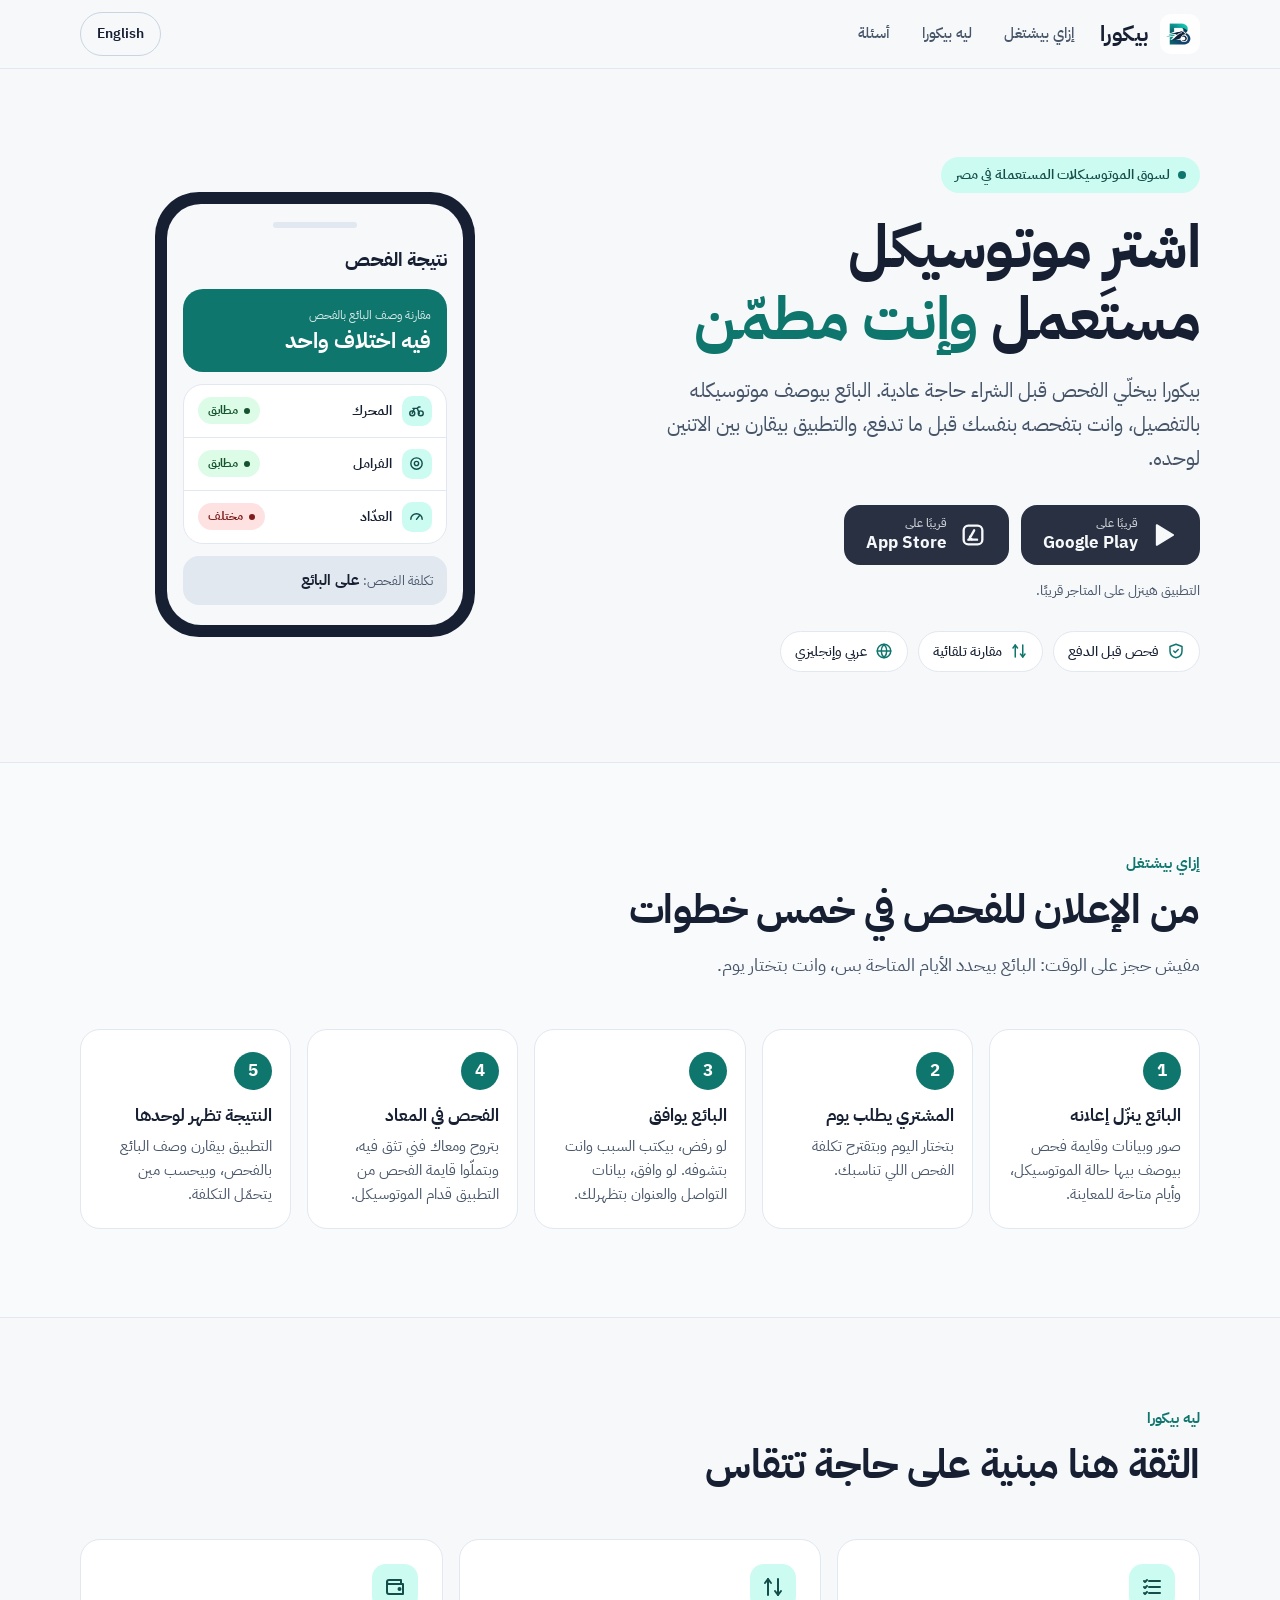
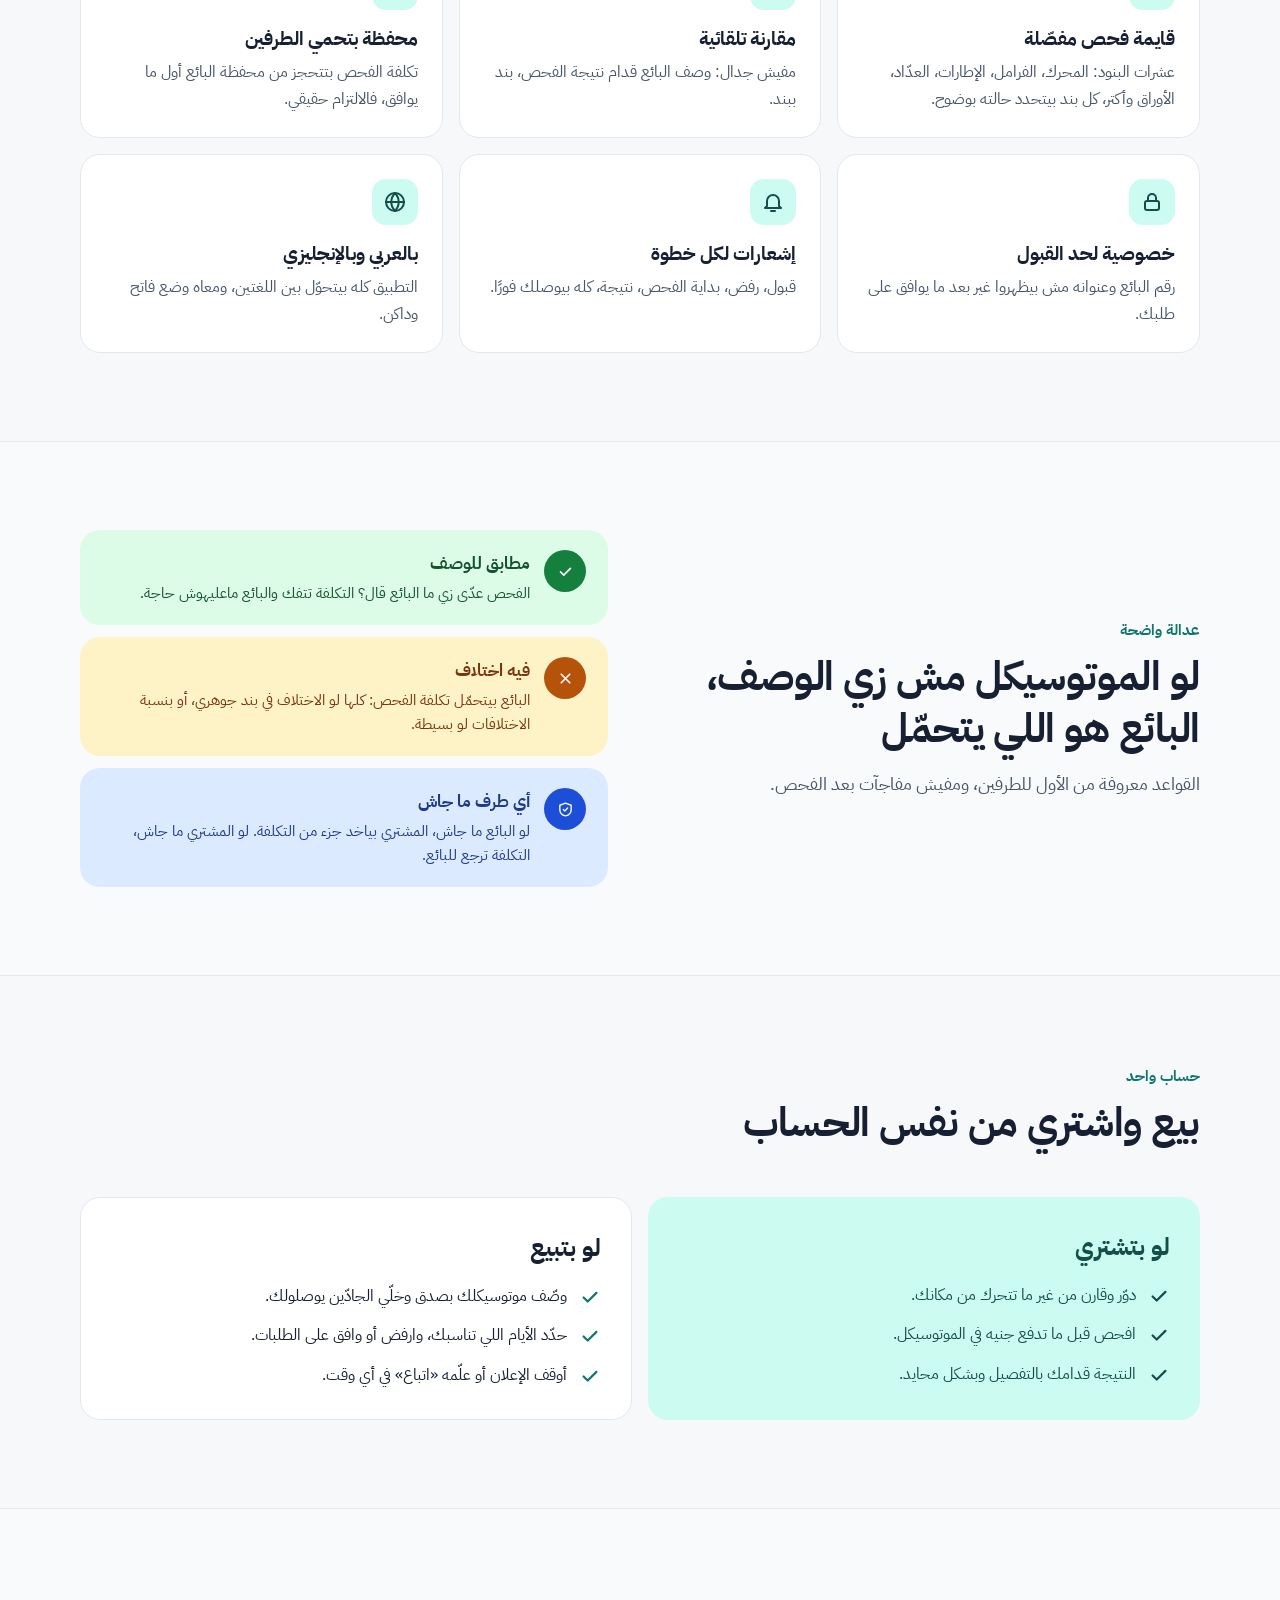
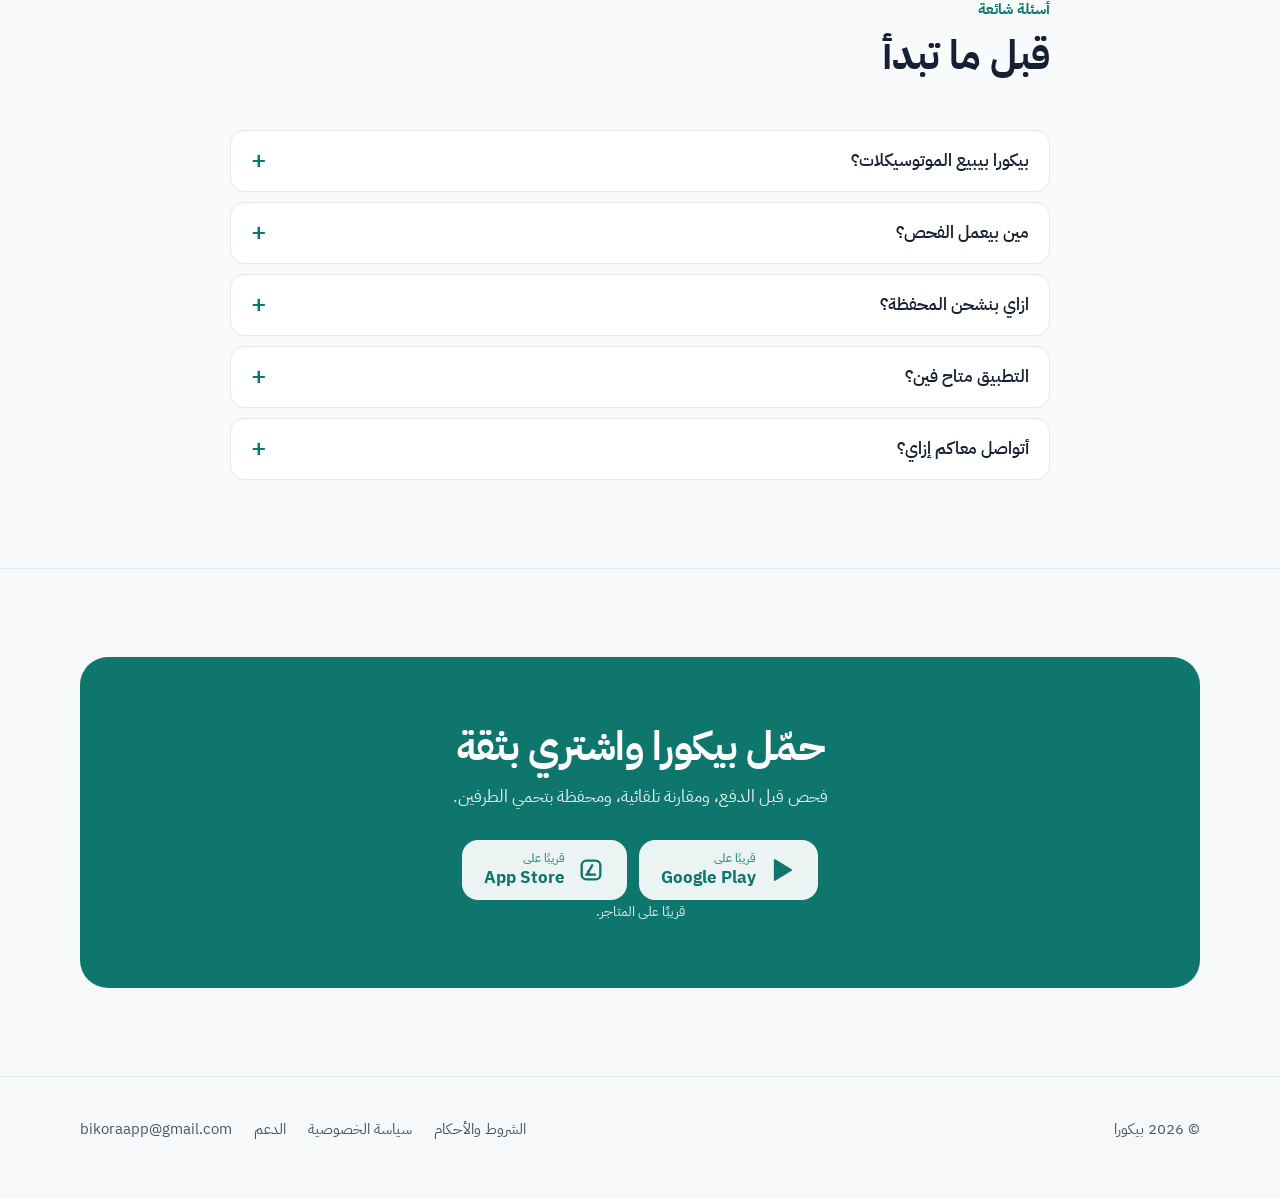
==== commit 8503105f: "Update Page" ====
--- a/index.html
+++ b/index.html
@@ -1,471 +1,461 @@
 <!doctype html>
-<html lang="en">
+<html lang="ar" dir="rtl">
 <head>
 <meta charset="utf-8">
-<meta name="viewport" content="width=device-width, initial-scale=1, viewport-fit=cover">
-<title>Bikora</title>
-<meta name="description" content="Bikora — an Egyptian used-motorcycle marketplace with seller-declared, technician-verified inspections.">
+<meta name="viewport" content="width=device-width,initial-scale=1,viewport-fit=cover">
+<title>بيكورا — اشترِ موتوسيكل مستعمل وإنت مطمّن | Bikora</title>
+<meta name="description" content="بيكورا تطبيق لشراء وبيع الموتوسيكلات المستعملة في مصر: البائع يوصف موتوسيكله، والمشتري يفحصه قبل ما يدفع، والمقارنة بتتم تلقائيًا. Bikora: buy and sell used motorcycles in Egypt with an inspection before you pay.">
+<meta name="theme-color" content="#0F766E">
+<meta property="og:title" content="بيكورا | Bikora">
+<meta property="og:description" content="اشترِ موتوسيكل مستعمل وإنت مطمّن. Buy a used motorcycle with confidence.">
+<meta property="og:image" content="assets/icon.png">
+<meta property="og:type" content="website">
+<link rel="icon" type="image/png" href="assets/favicon.png">
+<link rel="apple-touch-icon" href="assets/apple-touch-icon.png">
+<link rel="preload" href="assets/fonts/plex-regular.woff2" as="font" type="font/woff2" crossorigin>
 <style>
-  :root { padding-top: env(safe-area-inset-top, 0px); padding-bottom: env(safe-area-inset-bottom, 0px); }
-  [hidden] { display: none !important; }
-  img { max-width: 100%; }
-  :root {
-    --bg: #f6f1e7;
-    --surface: #ffffff;
-    --surface-2: #efe7d8;
-    --surface-3: #e7dcc4;
-    --ink: #201a12;
-    --ink-soft: #5c5244;
-    --ink-faint: #8a7f6c;
-    --line: #ded2ba;
-    --line-strong: #c9b991;
-    --accent: #b5472b;
-    --accent-2: #d97b3f;
-    --accent-ink: #fff8f0;
-    --good: #2f6b43;
-    --good-bg: #e4efe2;
-    --bad: #a23b2e;
-    --bad-bg: #f6e4df;
-    --shadow: 0 1px 2px rgba(32,26,18,0.04), 0 8px 24px -12px rgba(32,26,18,0.14);
-    --shadow-lift: 0 2px 4px rgba(32,26,18,0.06), 0 20px 40px -16px rgba(32,26,18,0.22);
-    --font-display: var(--font-body);
-    --font-body: 'Plus Jakarta Sans', 'Noto Sans Arabic', system-ui, -apple-system, 'Segoe UI', Roboto, 'Helvetica Neue', Arial, sans-serif;
-    --font-mono: var(--font-body);
-    --gutter: max(20px, env(safe-area-inset-left, 0px), env(safe-area-inset-right, 0px));
-    --ease: cubic-bezier(.2,.7,.3,1);
-    color-scheme: light;
+@font-face{font-family:"Plex";font-weight:400;font-display:swap;src:url(assets/fonts/plex-regular.woff2) format("woff2")}
+@font-face{font-family:"Plex";font-weight:500;font-display:swap;src:url(assets/fonts/plex-medium.woff2) format("woff2")}
+@font-face{font-family:"Plex";font-weight:600;font-display:swap;src:url(assets/fonts/plex-semibold.woff2) format("woff2")}
+@font-face{font-family:"Plex";font-weight:700;font-display:swap;src:url(assets/fonts/plex-bold.woff2) format("woff2")}
+
+/* Colours are the app's own palette (AppColors), light and dark. Flat only. */
+:root{
+  --primary:#0F766E; --primary-pressed:#115E59; --on-primary:#FFFFFF;
+  --primary-container:#CCFBF1; --on-primary-container:#134E4A;
+  --bg:#F6F8FA; --surface:#FFFFFF; --surface-low:#F8FAFC; --surface-high:#E2E8F0;
+  --on-surface:#172033; --on-variant:#475569; --outline:#CBD5E1; --outline-var:#E2E8F0;
+  --success:#15803D; --success-c:#DCFCE7; --on-success-c:#14532D;
+  --danger:#B91C1C; --danger-c:#FEE2E2; --on-danger-c:#7F1D1D;
+  --warning:#B45309; --warning-c:#FEF3C7; --on-warning-c:#78350F;
+  --info:#1D4ED8; --info-c:#DBEAFE; --on-info-c:#1E3A8A;
+  --radius:20px; --radius-s:14px;
+  color-scheme:light;
+}
+@media (prefers-color-scheme:dark){
+  :root:not([data-theme="light"]){
+    --primary:#5EEAD4; --primary-pressed:#2DD4BF; --on-primary:#073B35;
+    --primary-container:#164E45; --on-primary-container:#B7F7E9;
+    --bg:#121715; --surface:#1B211E; --surface-low:#191F1C; --surface-high:#29322D;
+    --on-surface:#F1F5F2; --on-variant:#B4C0B8; --outline:#78877D; --outline-var:#3A4640;
+    --success:#86D9A2; --success-c:#1D4930; --on-success-c:#C7F4D3;
+    --danger:#FF8B86; --danger-c:#592B2A; --on-danger-c:#FFDAD7;
+    --warning:#F4C66A; --warning-c:#55401D; --on-warning-c:#FFE6AE;
+    --info:#91BFFF; --info-c:#263B58; --on-info-c:#DCEAFF;
+    color-scheme:dark;
   }
-  @media (prefers-color-scheme: dark) {
-    :root:not([data-theme="light"]) {
-      --bg: #16130e;
-      --surface: #201a13;
-      --surface-2: #292117;
-      --surface-3: #332a1d;
-      --ink: #f3ead9;
-      --ink-soft: #bdb09b;
-      --ink-faint: #8c806c;
-      --line: #3a3225;
-      --line-strong: #4d4330;
-      --accent: #e2744f;
-      --accent-2: #f0975f;
-      --accent-ink: #1a1109;
-      --good: #7fd19a;
-      --good-bg: #1e2d22;
-      --bad: #e58b7a;
-      --bad-bg: #322019;
-      --shadow: 0 1px 2px rgba(0,0,0,0.3), 0 8px 24px -12px rgba(0,0,0,0.5);
-      --shadow-lift: 0 2px 4px rgba(0,0,0,0.35), 0 20px 40px -16px rgba(0,0,0,0.6);
-      color-scheme: dark;
-    }
-  }
-  :root[data-theme="dark"] {
-    --bg: #16130e;
-    --surface: #201a13;
-    --surface-2: #292117;
-    --surface-3: #332a1d;
-    --ink: #f3ead9;
-    --ink-soft: #bdb09b;
-    --ink-faint: #8c806c;
-    --line: #3a3225;
-    --line-strong: #4d4330;
-    --accent: #e2744f;
-    --accent-2: #f0975f;
-    --accent-ink: #1a1109;
-    --good: #7fd19a;
-    --good-bg: #1e2d22;
-    --bad: #e58b7a;
-    --bad-bg: #322019;
-    --shadow: 0 1px 2px rgba(0,0,0,0.3), 0 8px 24px -12px rgba(0,0,0,0.5);
-    --shadow-lift: 0 2px 4px rgba(0,0,0,0.35), 0 20px 40px -16px rgba(0,0,0,0.6);
-    color-scheme: dark;
-  }
-
-  /* Refined layer: type, rhythm, surfaces, motion. Colour tokens above are unchanged. */
-  * { box-sizing: border-box; }
-  html { scroll-behavior: smooth; }
-  body { background: var(--bg); color: var(--ink); font-family: var(--font-body); font-size: 1rem; line-height: 1.65; margin: 0; -webkit-font-smoothing: antialiased; text-rendering: optimizeLegibility; overflow-x: clip; }
-  body::before { content: ""; position: fixed; inset: 0 0 auto; height: env(safe-area-inset-top, 0px); z-index: 10; background: var(--bg); }
-  h1, h2, h3 { font-family: var(--font-display); margin: 0; text-wrap: balance; }
-  p { margin: 0; text-wrap: pretty; }
-  .wrap { width: min(1160px, 100% - var(--gutter) * 2); margin-inline: auto; }
-  :focus-visible { outline: 2px solid var(--accent); outline-offset: 3px; border-radius: 6px; }
-
-  .eyebrow { display: inline-flex; align-items: center; gap: 8px; font-size: .85rem; font-weight: 600; color: var(--accent); background: color-mix(in srgb, var(--accent) 10%, transparent); padding: 6px 14px; border-radius: 999px; }
-  .eyebrow::before { content: ""; width: 6px; height: 6px; border-radius: 50%; background: currentColor; }
-
-  /* Reveal: content is visible without JS (see <noscript>) and under reduced motion */
-  .reveal { opacity: 0; transform: translateY(12px); transition: opacity .6s var(--ease), transform .6s var(--ease); }
-  .reveal.in { opacity: 1; transform: none; }
-  .reveal-1.in { transition-delay: .05s; } .reveal-2.in { transition-delay: .12s; } .reveal-3.in { transition-delay: .19s; } .reveal-4.in { transition-delay: .26s; }
-  @media (prefers-reduced-motion: reduce) {
-    html { scroll-behavior: auto; }
-    *, *::before, *::after { animation-duration: .01ms !important; transition-duration: .01ms !important; transition-delay: 0s !important; }
-    .reveal { opacity: 1; transform: none; }
-  }
-
-  /* Top bar */
-  .topbar { padding-block: 14px; border-bottom: 1px solid color-mix(in srgb, var(--line) 70%, transparent); position: sticky; top: env(safe-area-inset-top, 0px); z-index: 9; background: color-mix(in srgb, var(--bg) 85%, transparent); backdrop-filter: blur(14px); -webkit-backdrop-filter: blur(14px); }
-  .topbar .wrap { display: flex; align-items: center; justify-content: space-between; gap: 16px; }
-  .brand { display: flex; align-items: center; gap: 10px; font-size: 1.3rem; font-weight: 800; letter-spacing: -.03em; }
-  .brand-mark { width: 34px; height: 34px; border-radius: 10px; flex-shrink: 0; display: block; object-fit: cover; box-shadow: var(--shadow); }
-  .status-chip { font-size: .82rem; font-weight: 500; line-height: 1.3; padding: 7px 14px; border-radius: 999px; background: var(--surface); color: var(--ink-soft); border: 1px solid var(--line); display: inline-flex; align-items: center; gap: 8px; min-width: 0; }
-  .status-dot { width: 7px; height: 7px; border-radius: 50%; background: var(--accent); flex-shrink: 0; }
-
-  /* Hero */
-  .hero { padding-block: clamp(48px, 7vw, 96px) clamp(64px, 8vw, 112px); position: relative; overflow: hidden; }
-  .hero-roadlines { position: absolute; inset: 0 0 auto 0; width: 100%; height: min(100%, 560px); z-index: 0; opacity: .55; pointer-events: none; -webkit-mask-image: linear-gradient(to bottom, #000 45%, transparent); mask-image: linear-gradient(to bottom, #000 45%, transparent); }
-  .hero-grid { position: relative; z-index: 1; display: grid; grid-template-columns: minmax(0, 1.22fr) minmax(0, .78fr); gap: clamp(32px, 6vw, 88px); align-items: center; }
-  .hero h1 { font-size: clamp(1.85rem, .9rem + 3.9vw, 3.4rem); font-weight: 800; line-height: 1.06; letter-spacing: -.04em; margin-top: 22px; }
-  .hero h1 em { font-style: normal; color: var(--accent); }
-  .hero .lede { font-size: clamp(1.05rem, 1.6vw, 1.2rem); line-height: 1.65; color: var(--ink-soft); margin-top: 24px; max-width: 48ch; }
-  .hero-actions { display: flex; gap: 12px; margin-top: 36px; flex-wrap: wrap; }
-  .btn { display: inline-flex; align-items: center; justify-content: center; gap: 10px; min-height: 52px; padding: 0 26px; font-family: var(--font-body); font-weight: 600; font-size: 1rem; line-height: 1.2; border-radius: 14px; border: 1.5px solid transparent; cursor: pointer; text-decoration: none; transition: background .2s ease, border-color .2s ease, color .2s ease, box-shadow .2s ease, transform .15s ease; }
-  .btn:active { transform: scale(.98); }
-  .btn-primary { background: var(--accent); color: var(--accent-ink); box-shadow: var(--shadow); }
-  .btn-primary:hover { background: var(--accent-2); box-shadow: var(--shadow-lift); }
-  .btn-secondary { background: var(--surface); color: var(--ink); border-color: var(--line-strong); }
-  .btn-secondary:hover { border-color: var(--accent); color: var(--accent); }
-  .btn svg { width: 16px; height: 16px; flex-shrink: 0; transition: transform .2s ease; }
-  .btn-primary:hover svg { transform: translateX(3px); }
-
-  .hero-stats { display: grid; grid-template-columns: repeat(3, minmax(0, 1fr)); gap: 24px; margin-top: 52px; padding-top: 28px; border-top: 1px solid var(--line); }
-  .hero-stat .n { font-size: clamp(1.7rem, 3vw, 2.25rem); font-weight: 800; letter-spacing: -.03em; color: var(--ink); line-height: 1; }
-  .hero-stat .l { font-size: .9rem; line-height: 1.45; color: var(--ink-soft); margin-top: 10px; max-width: 20ch; }
-
-  /* Inspection report card (was the rotated dashed ticket) */
-  .ticket { background: var(--surface); border: 1px solid var(--line); border-radius: 26px; padding: 8px; position: relative; box-shadow: var(--shadow-lift); }
-  .ticket-punch { display: none; }
-  .ticket-head { display: flex; justify-content: space-between; align-items: center; gap: 12px; padding: 14px 18px; font-size: .88rem; font-weight: 600; color: var(--ink-soft); background: var(--surface-2); border-radius: 18px; margin-bottom: 6px; }
-  .ticket-row { display: flex; justify-content: space-between; align-items: center; gap: 16px; padding: 17px 18px; border-bottom: 1px solid var(--line); font-size: .96rem; }
-  .ticket-row:last-child { border-bottom: none; }
-  .ticket-row .k { color: var(--ink-soft); }
-  .ticket-row .v { font-weight: 600; text-align: right; text-wrap: balance; }
-  .ticket-row:has(.tag) { background: var(--good-bg); border-radius: 16px; border-bottom-color: transparent; margin-block: 6px; }
-  .tag { display: inline-flex; align-items: center; gap: 6px; font-size: .86rem; font-weight: 600; line-height: 1.3; text-align: right; }
-  .tag-good { color: var(--good); }
-  .tag-good::before { content: "✓"; }
-
-  /* Sections */
-  section { padding-block: clamp(64px, 9vw, 112px); position: relative; }
-  #how-it-works, #wallet { background: var(--surface-2); }
-  .section-head { max-width: 760px; margin-bottom: clamp(32px, 4.5vw, 56px); }
-  .section-head h2 { font-size: clamp(1.8rem, 3.8vw, 2.75rem); font-weight: 700; line-height: 1.12; letter-spacing: -.03em; margin-top: 18px; }
-  .section-head p { color: var(--ink-soft); margin-top: 18px; font-size: clamp(1rem, 1.4vw, 1.1rem); max-width: 62ch; }
-
-  /* Old way vs Bikora */
-  .proof-grid { display: grid; grid-template-columns: repeat(2, minmax(0, 1fr)); gap: clamp(16px, 2.4vw, 28px); }
-  .proof-card { background: var(--surface); border: 1px solid var(--line); border-radius: 24px; padding: clamp(24px, 3.4vw, 40px); }
-  .proof-card.good { background: color-mix(in srgb, var(--good-bg) 45%, var(--surface)); border-color: color-mix(in srgb, var(--good) 28%, var(--line)); box-shadow: var(--shadow); }
-  .proof-card h3 { font-size: 1.35rem; font-weight: 700; letter-spacing: -.02em; margin-bottom: 24px; display: flex; align-items: center; gap: 12px; }
-  .proof-card h3::before { content: ""; width: 10px; height: 10px; border-radius: 50%; background: var(--bad); flex-shrink: 0; }
-  .proof-card.good h3::before { background: var(--good); }
-  .proof-list { list-style: none; margin: 0; padding: 0; display: flex; flex-direction: column; gap: 18px; }
-  .proof-list li { display: flex; gap: 14px; align-items: flex-start; font-size: 1rem; line-height: 1.6; color: var(--ink-soft); }
-  .mark { flex-shrink: 0; width: 24px; height: 24px; border-radius: 50%; display: flex; align-items: center; justify-content: center; font-size: .75rem; font-weight: 700; margin-top: 1px; }
-  .mark-bad { background: var(--bad-bg); color: var(--bad); }
-  .mark-good { background: var(--good-bg); color: var(--good); }
-
-  /* How it works */
-  .steps { display: grid; grid-template-columns: repeat(2, minmax(0, 1fr)); gap: clamp(16px, 2.4vw, 28px); }
-  .step { position: relative; background: var(--surface); border: 1px solid var(--line); border-radius: 24px; padding: clamp(24px, 3vw, 36px); }
-  .step-num { position: absolute; top: clamp(20px, 2.6vw, 30px); right: clamp(22px, 2.8vw, 34px); font-size: 2.25rem; font-weight: 800; line-height: 1; letter-spacing: -.04em; color: var(--accent); font-variant-numeric: tabular-nums; }
-  .step-body { padding: 0; }
-  .step .who { display: inline-block; font-size: .82rem; font-weight: 600; color: var(--accent); background: color-mix(in srgb, var(--accent) 10%, var(--surface)); padding: 5px 12px; border-radius: 999px; }
-  .step h3 { font-size: 1.3rem; font-weight: 700; line-height: 1.25; letter-spacing: -.02em; margin: 16px 0 10px; }
-  .step p { color: var(--ink-soft); font-size: 1rem; }
-
-  /* Settlement */
-  .settle-card { background: var(--surface); border: 1px solid var(--line); border-radius: 28px; padding: clamp(24px, 4vw, 48px); box-shadow: var(--shadow); }
-  .settle-top { display: grid; grid-template-columns: 1fr auto 1fr; gap: clamp(14px, 3vw, 32px); align-items: center; }
-  .settle-side { padding: clamp(20px, 3vw, 32px); border-radius: 20px; }
-  .settle-side.declared { background: var(--good-bg); }
-  .settle-side.found { background: var(--bad-bg); }
-  .settle-side .label { font-size: .92rem; font-weight: 600; color: var(--ink-soft); margin-bottom: 8px; }
-  .settle-side .amount { font-size: clamp(1.4rem, 2.6vw, 1.9rem); font-weight: 800; letter-spacing: -.02em; line-height: 1.2; }
-  .settle-side.declared .amount { color: var(--good); }
-  .settle-side.found .amount { color: var(--bad); }
-  .settle-arrow { display: flex; align-items: center; justify-content: center; width: 48px; height: 48px; border-radius: 50%; background: var(--surface-2); border: 1px solid var(--line); color: var(--ink-soft); font-size: 1.4rem; font-weight: 600; }
-  .settle-scale { margin-top: 32px; }
-  .settle-scale .bar-track { height: 10px; border-radius: 999px; background: var(--surface-3); overflow: hidden; }
-  .settle-scale .bar-fill { height: 100%; background: var(--accent); border-radius: 999px; width: 0%; transition: width 1.1s var(--ease); }
-  .settle-scale.in .bar-fill { width: 100%; }
-  .settle-scale .bar-labels { display: flex; justify-content: space-between; gap: 16px; margin-top: 12px; font-size: .9rem; font-weight: 500; color: var(--ink-soft); }
-  .settle-note { font-size: 1rem; color: var(--ink-soft); border-top: 1px solid var(--line); padding-top: 24px; margin-top: 28px; max-width: 72ch; }
-  .settle-note strong { color: var(--ink); font-weight: 700; }
-
-  /* Wallet */
-  .flow-wrap { background: var(--surface); border: 1px solid var(--line); border-radius: 28px; padding: clamp(24px, 4vw, 48px); box-shadow: var(--shadow); }
-  .flow-row { display: grid; grid-template-columns: 1fr auto 1fr auto 1fr auto 1fr; gap: clamp(10px, 1.8vw, 24px); align-items: start; }
-  .flow-node { display: flex; flex-direction: column; align-items: flex-start; gap: 16px; }
-  .flow-node .ic { width: 44px; height: 44px; border-radius: 50%; background: var(--accent); color: var(--accent-ink); display: flex; align-items: center; justify-content: center; font-size: 1.05rem; font-weight: 700; flex-shrink: 0; }
-  .flow-node .lb { font-size: 1rem; font-weight: 500; line-height: 1.5; color: var(--ink); }
-  .flow-connector { display: flex; align-items: center; padding-top: 15px; color: var(--line-strong); }
-  .flow-connector svg { width: 28px; height: 14px; }
-  #wallet .wrap > p { font-size: 1.02rem !important; margin-top: 28px !important; }
-
-  /* About */
-  .notice { background: var(--surface); border: 1px solid var(--line); border-radius: 28px; padding: clamp(24px, 4vw, 52px); display: grid; gap: 18px; box-shadow: var(--shadow); }
-  .notice-badge { justify-self: start; display: inline-flex; align-items: center; gap: 8px; font-size: .85rem; font-weight: 600; color: var(--good); background: var(--good-bg); padding: 6px 14px; border-radius: 999px; }
-  .notice-badge::before { content: ""; width: 6px; height: 6px; border-radius: 50%; background: currentColor; }
-  .notice h3 { font-size: clamp(1.4rem, 2.4vw, 1.8rem); font-weight: 700; letter-spacing: -.02em; }
-  .notice p { color: var(--ink-soft); font-size: 1.05rem; max-width: 68ch; }
-  .meta-grid { display: grid; grid-template-columns: repeat(3, minmax(0, 1fr)); gap: 14px; margin-top: 10px; }
-  .meta-item { background: var(--surface-2); border-radius: 16px; padding: 18px 20px; }
-  .meta-item:last-child { grid-column: 1 / -1; }
-  .meta-item .k { font-size: .85rem; font-weight: 600; color: var(--ink-soft); }
-  .meta-item .v { font-size: 1.05rem; margin-top: 6px; font-weight: 600; overflow-wrap: anywhere; }
-
-  /* Footer */
-  footer { padding-block: 40px max(40px, env(safe-area-inset-bottom, 0px)); border-top: 1px solid var(--line); }
-  footer .wrap { display: flex; flex-wrap: wrap; justify-content: space-between; gap: 16px; align-items: center; }
-  footer .fine { font-size: .88rem; color: var(--ink-soft); }
-
-  @media (max-width: 960px) {
-    .hero-grid { grid-template-columns: 1fr; }
-    .flow-row { grid-template-columns: repeat(2, minmax(0, 1fr)); row-gap: 32px; }
-    .flow-connector { display: none; }
-  }
-  @media (max-width: 720px) {
-    .proof-grid, .steps, .meta-grid { grid-template-columns: 1fr; }
-    .settle-top { grid-template-columns: 1fr; }
-    .settle-arrow { transform: rotate(90deg); justify-self: center; }
-    .btn { flex: 1 1 100%; }
-    .status-chip { font-size: .76rem; padding: 6px 12px; }
-  }
-  @media (max-width: 560px) {
-    .hero-stats { grid-template-columns: 1fr; gap: 16px; }
-    .hero-stat { display: grid; grid-template-columns: 72px 1fr; align-items: baseline; gap: 12px; }
-    .hero-stat .l { margin-top: 0; max-width: none; }
-    .flow-row { grid-template-columns: 1fr; row-gap: 22px; }
-    .flow-node { flex-direction: row; align-items: center; }
-    .ticket-row { flex-wrap: wrap; row-gap: 6px; }
-    .ticket-row .v, .tag { text-align: left; }
-  }
-  @media (prefers-reduced-motion: reduce) { .settle-scale .bar-fill { width: 100%; } }
+}
+
+*{box-sizing:border-box;margin:0;padding:0}
+html{scroll-behavior:smooth;-webkit-text-size-adjust:100%}
+body{font-family:"Plex",system-ui,-apple-system,"Segoe UI",sans-serif;background:var(--bg);color:var(--on-surface);line-height:1.7;font-size:17px;-webkit-font-smoothing:antialiased}
+img{max-width:100%;display:block}
+a{color:inherit}
+.wrap{width:min(1120px,100% - 2*clamp(16px,4vw,32px));margin-inline:auto}
+
+/* language switching: only the active language is shown */
+html[lang="ar"] [lang="en"],html[lang="en"] [lang="ar"]{display:none!important}
+
+/* ---------- header ---------- */
+header.top{position:sticky;top:0;z-index:20;background:var(--bg);border-bottom:1px solid var(--outline-var)}
+.bar{display:flex;align-items:center;gap:12px;min-height:68px}
+.brand{display:flex;align-items:center;gap:12px;text-decoration:none;font-weight:700;font-size:22px;letter-spacing:.2px}
+.brand img{width:40px;height:40px;border-radius:11px}
+.spacer{flex:1}
+.nav{display:flex;gap:4px}
+.nav a{text-decoration:none;padding:8px 14px;border-radius:999px;font-weight:500;font-size:15px;color:var(--on-variant)}
+.nav a:hover{background:var(--surface-high);color:var(--on-surface)}
+.lang-btn{font:inherit;font-weight:600;font-size:14px;min-height:44px;min-width:44px;padding:0 16px;border-radius:999px;border:1px solid var(--outline);background:transparent;color:var(--on-surface);cursor:pointer}
+.lang-btn:hover{background:var(--surface-high)}
+@media(max-width:760px){.nav{display:none}}
+
+/* ---------- buttons ---------- */
+.btn{display:inline-flex;align-items:center;justify-content:center;gap:10px;min-height:52px;padding:0 26px;border-radius:999px;font:inherit;font-weight:600;font-size:16px;text-decoration:none;border:0;cursor:pointer;background:var(--primary);color:var(--on-primary)}
+.btn:hover{background:var(--primary-pressed)}
+:root:not([data-theme="light"]) .btn:hover{color:var(--on-primary)}
+.btn.ghost{background:transparent;color:var(--on-surface);border:1px solid var(--outline)}
+.btn.ghost:hover{background:var(--surface-high)}
+:focus-visible{outline:3px solid var(--primary);outline-offset:3px;border-radius:8px}
+
+.store{display:inline-flex;align-items:center;gap:12px;min-height:60px;padding:0 22px;border-radius:16px;text-decoration:none;background:var(--on-surface);color:var(--bg);font-weight:600;text-align:start}
+.store svg{width:28px;height:28px;flex:none}
+.store small{display:block;font-size:12px;font-weight:500;opacity:.8;line-height:1.3}
+.store b{display:block;font-size:17px;line-height:1.3}
+.store[aria-disabled="true"]{cursor:default;opacity:.92}
+.stores{display:flex;flex-wrap:wrap;gap:12px}
+.band .store{background:var(--on-primary);color:var(--primary)}
+
+/* ---------- hero ---------- */
+.hero{padding:clamp(40px,7vw,88px) 0 clamp(48px,7vw,96px)}
+.hero-grid{display:grid;grid-template-columns:1.1fr .9fr;gap:clamp(32px,6vw,80px);align-items:center}
+.pill{display:inline-flex;align-items:center;gap:8px;padding:6px 14px;border-radius:999px;background:var(--primary-container);color:var(--on-primary-container);font-weight:600;font-size:14px}
+.pill i{width:8px;height:8px;border-radius:50%;background:var(--primary);display:block}
+h1{font-size:clamp(34px,5.6vw,60px);line-height:1.2;font-weight:700;margin:18px 0 18px;letter-spacing:-.5px}
+h1 em{font-style:normal;color:var(--primary)}
+.lead{font-size:clamp(17px,2vw,20px);color:var(--on-variant);max-width:36em}
+.hero .stores{margin-top:30px}
+.soon-note{margin-top:14px;font-size:14px;color:var(--on-variant)}
+.chips{display:flex;flex-wrap:wrap;gap:10px;margin-top:28px}
+.chip{display:inline-flex;align-items:center;gap:8px;padding:8px 14px;border-radius:999px;border:1px solid var(--outline-var);background:var(--surface);font-size:14px;font-weight:500}
+.chip svg{width:18px;height:18px;color:var(--primary)}
+
+/* phone mock — flat, built from the app's own components */
+.phone-stage{display:flex;justify-content:center}
+.phone{width:min(320px,100%);background:var(--on-surface);border-radius:44px;padding:12px;position:relative}
+.screen{background:var(--bg);border-radius:34px;overflow:hidden;padding:18px 16px 20px;color:var(--on-surface)}
+.screen .notch{width:84px;height:6px;border-radius:99px;background:var(--surface-high);margin:0 auto 16px}
+.app-title{font-weight:700;font-size:19px;margin-bottom:12px}
+.hero-card{background:var(--primary);color:var(--on-primary);border-radius:20px;padding:16px}
+.hero-card small{opacity:.85;font-size:12px;display:block}
+.hero-card strong{font-size:22px;display:block;line-height:1.3;margin-top:2px}
+.rows{margin-top:12px;background:var(--surface);border:1px solid var(--outline-var);border-radius:20px;overflow:hidden}
+.row{display:flex;align-items:center;gap:10px;padding:11px 14px;font-size:14px;font-weight:600}
+.row+.row{border-top:1px solid var(--outline-var)}
+.row .tag{margin-inline-start:auto;font-size:12px;font-weight:700;padding:3px 10px;border-radius:999px;display:inline-flex;align-items:center;gap:6px}
+.tag::before{content:"";width:6px;height:6px;border-radius:50%;background:currentColor}
+.tag.ok{background:var(--success-c);color:var(--on-success-c)}
+.tag.bad{background:var(--danger-c);color:var(--on-danger-c)}
+.ico{width:30px;height:30px;border-radius:10px;background:var(--primary-container);color:var(--on-primary-container);display:grid;place-items:center;flex:none}
+.ico svg{width:17px;height:17px}
+.settle{margin-top:12px;border-radius:16px;background:var(--surface-high);padding:12px 14px;font-size:13px;color:var(--on-variant)}
+.settle b{color:var(--on-surface);font-size:15px}
+@media(max-width:900px){.hero-grid{grid-template-columns:1fr}.phone-stage{order:-1}.phone{width:min(280px,100%)}}
+
+/* ---------- sections ---------- */
+section{padding:clamp(48px,7vw,88px) 0}
+.eyebrow{font-weight:700;color:var(--primary);font-size:15px;margin-bottom:8px}
+h2{font-size:clamp(27px,3.8vw,40px);line-height:1.3;font-weight:700;letter-spacing:-.3px;margin-bottom:14px}
+.sub{color:var(--on-variant);max-width:40em;font-size:18px}
+.head{margin-bottom:clamp(28px,4vw,48px)}
+.alt{background:var(--surface-low);border-block:1px solid var(--outline-var)}
+
+.steps{display:grid;grid-template-columns:repeat(5,1fr);gap:16px;counter-reset:s;list-style:none}
+.step{background:var(--surface);border:1px solid var(--outline-var);border-radius:var(--radius);padding:22px 18px;counter-increment:s}
+.step::before{content:counter(s);display:grid;place-items:center;width:38px;height:38px;border-radius:50%;background:var(--primary);color:var(--on-primary);font-weight:700;margin-bottom:14px}
+.step h3{font-size:17px;line-height:1.4;margin-bottom:6px}
+.step p{font-size:15px;color:var(--on-variant);line-height:1.6}
+@media(max-width:1000px){.steps{grid-template-columns:repeat(2,1fr)}.step:last-child{grid-column:1/-1}}
+@media(max-width:560px){.steps{grid-template-columns:1fr}}
+
+.grid3{display:grid;grid-template-columns:repeat(3,1fr);gap:16px}
+.card{background:var(--surface);border:1px solid var(--outline-var);border-radius:var(--radius);padding:24px}
+.card .ico{width:46px;height:46px;border-radius:14px;margin-bottom:16px}
+.card .ico svg{width:24px;height:24px}
+.card h3{font-size:19px;line-height:1.4;margin-bottom:6px}
+.card p{color:var(--on-variant);font-size:16px}
+@media(max-width:900px){.grid3{grid-template-columns:repeat(2,1fr)}}
+@media(max-width:600px){.grid3{grid-template-columns:1fr}}
+
+.split{display:grid;grid-template-columns:1fr 1fr;gap:clamp(24px,5vw,64px);align-items:center}
+@media(max-width:900px){.split{grid-template-columns:1fr}}
+.rule{border-radius:var(--radius);padding:20px 22px;display:flex;gap:14px;align-items:flex-start}
+.rule+.rule{margin-top:12px}
+.rule .ico{width:42px;height:42px;border-radius:50%}
+.rule h3{font-size:17px;margin-bottom:2px}
+.rule p{font-size:15px;line-height:1.6}
+.rule.good{background:var(--success-c);color:var(--on-success-c)}
+.rule.good .ico{background:var(--success);color:var(--bg)}
+.rule.bad{background:var(--warning-c);color:var(--on-warning-c)}
+.rule.bad .ico{background:var(--warning);color:var(--bg)}
+.rule.info{background:var(--info-c);color:var(--on-info-c)}
+.rule.info .ico{background:var(--info);color:var(--bg)}
+
+.two{display:grid;grid-template-columns:1fr 1fr;gap:16px}
+@media(max-width:760px){.two{grid-template-columns:1fr}}
+.role{border-radius:var(--radius);padding:30px}
+.role.a{background:var(--primary-container);color:var(--on-primary-container)}
+.role.b{background:var(--surface);border:1px solid var(--outline-var)}
+.role h3{font-size:24px;margin-bottom:14px}
+.role ul{list-style:none;display:grid;gap:12px}
+.role li{display:flex;gap:12px;align-items:flex-start;font-size:16px}
+.role li svg{width:22px;height:22px;flex:none;margin-top:3px;color:var(--primary)}
+.role.a li svg{color:var(--on-primary-container)}
+
+details{background:var(--surface);border:1px solid var(--outline-var);border-radius:var(--radius-s);padding:0 20px}
+details+details{margin-top:10px}
+summary{cursor:pointer;list-style:none;min-height:60px;display:flex;align-items:center;justify-content:space-between;gap:16px;font-weight:600;font-size:17px}
+summary::-webkit-details-marker{display:none}
+summary::after{content:"+";font-size:26px;line-height:1;color:var(--primary);font-weight:500}
+details[open] summary::after{content:"–"}
+details p{padding:0 0 20px;color:var(--on-variant)}
+
+.band{background:var(--primary);color:var(--on-primary);border-radius:28px;padding:clamp(32px,6vw,64px);text-align:center}
+.band h2{margin-bottom:10px}
+.band p{opacity:.9;max-width:32em;margin:0 auto}
+.band .stores{justify-content:center;margin-top:28px}
+.band .soon-note{color:var(--on-primary);opacity:.85}
+
+footer{padding:40px 0 56px;border-top:1px solid var(--outline-var);color:var(--on-variant);font-size:15px}
+.foot{display:flex;flex-wrap:wrap;gap:16px 32px;align-items:center;justify-content:space-between}
+.foot nav{display:flex;flex-wrap:wrap;gap:6px 22px}
+.foot a{text-decoration:none}
+.foot a:hover{color:var(--primary);text-decoration:underline}
+
+.reveal{opacity:0;transform:translateY(14px);transition:opacity .5s ease,transform .5s ease}
+.reveal.in{opacity:1;transform:none}
+@media(prefers-reduced-motion:reduce){html{scroll-behavior:auto}.reveal{opacity:1;transform:none;transition:none}}
 </style>
-
-<link rel="preconnect" href="https://fonts.googleapis.com">
-<link rel="preconnect" href="https://fonts.gstatic.com" crossorigin>
-<link rel="stylesheet" href="https://fonts.googleapis.com/css2?family=Noto+Sans+Arabic:wght@500;600&family=Plus+Jakarta+Sans:wght@400;500;600;700;800&display=swap">
-<noscript><style>.reveal{opacity:1;transform:none}.settle-scale .bar-fill{width:100%}</style></noscript>
 </head>
 <body>
 
-<header class="topbar">
-  <div class="wrap">
-    <div class="brand">
-      <img class="brand-mark" src="bikora-logo.png" alt="" aria-hidden="true">
-      Bikora
-    </div>
-    <span class="status-chip"><span class="status-dot"></span>مشروع فردي · Individual project</span>
+<!-- icons (inline, currentColor) -->
+<svg width="0" height="0" style="position:absolute" aria-hidden="true">
+  <defs>
+    <symbol id="i-shield" viewBox="0 0 24 24" fill="none" stroke="currentColor" stroke-width="2" stroke-linecap="round" stroke-linejoin="round"><path d="M12 3l8 3v6c0 4.5-3.2 8-8 9-4.8-1-8-4.5-8-9V6l8-3z"/><path d="M9 12l2 2 4-4"/></symbol>
+    <symbol id="i-list" viewBox="0 0 24 24" fill="none" stroke="currentColor" stroke-width="2" stroke-linecap="round" stroke-linejoin="round"><path d="M9 6h11M9 12h11M9 18h11"/><path d="M4 6l1 1 2-2M4 12l1 1 2-2M4 18l1 1 2-2"/></symbol>
+    <symbol id="i-compare" viewBox="0 0 24 24" fill="none" stroke="currentColor" stroke-width="2" stroke-linecap="round" stroke-linejoin="round"><path d="M7 4v16M17 4v16"/><path d="M4 8l3-4 3 4M14 16l3 4 3-4"/></symbol>
+    <symbol id="i-wallet" viewBox="0 0 24 24" fill="none" stroke="currentColor" stroke-width="2" stroke-linecap="round" stroke-linejoin="round"><path d="M4 7a2 2 0 012-2h12v4"/><path d="M4 7v10a2 2 0 002 2h14V9H6a2 2 0 01-2-2z"/><circle cx="16.5" cy="14" r="1"/></symbol>
+    <symbol id="i-lock" viewBox="0 0 24 24" fill="none" stroke="currentColor" stroke-width="2" stroke-linecap="round" stroke-linejoin="round"><rect x="5" y="11" width="14" height="9" rx="2"/><path d="M8 11V8a4 4 0 018 0v3"/></symbol>
+    <symbol id="i-bell" viewBox="0 0 24 24" fill="none" stroke="currentColor" stroke-width="2" stroke-linecap="round" stroke-linejoin="round"><path d="M6 16V11a6 6 0 0112 0v5l2 2H4l2-2z"/><path d="M10 21h4"/></symbol>
+    <symbol id="i-globe" viewBox="0 0 24 24" fill="none" stroke="currentColor" stroke-width="2" stroke-linecap="round" stroke-linejoin="round"><circle cx="12" cy="12" r="9"/><path d="M3 12h18M12 3c2.5 2.7 3.7 5.7 3.7 9S14.500 18.300 12 21c-2.5-2.7-3.700-5.700-3.700-9S9.500 5.700 12 3z"/></symbol>
+    <symbol id="i-check" viewBox="0 0 24 24" fill="none" stroke="currentColor" stroke-width="2.4" stroke-linecap="round" stroke-linejoin="round"><path d="M5 12.500l4.500 4.500L19 7.500"/></symbol>
+    <symbol id="i-x" viewBox="0 0 24 24" fill="none" stroke="currentColor" stroke-width="2.4" stroke-linecap="round" stroke-linejoin="round"><path d="M6 6l12 12M18 6L6 18"/></symbol>
+    <symbol id="i-bike" viewBox="0 0 24 24" fill="none" stroke="currentColor" stroke-width="2" stroke-linecap="round" stroke-linejoin="round"><circle cx="6" cy="16" r="3.500"/><circle cx="18" cy="16" r="3.500"/><path d="M6 16l3-7h4l3 7M9 9H7M13 9l2-2h2"/></symbol>
+    <symbol id="i-gauge" viewBox="0 0 24 24" fill="none" stroke="currentColor" stroke-width="2" stroke-linecap="round" stroke-linejoin="round"><path d="M4 16a8 8 0 1116 0"/><path d="M12 16l4-5"/></symbol>
+    <symbol id="i-brake" viewBox="0 0 24 24" fill="none" stroke="currentColor" stroke-width="2" stroke-linecap="round" stroke-linejoin="round"><circle cx="12" cy="12" r="8"/><circle cx="12" cy="12" r="3"/></symbol>
+    <symbol id="i-play" viewBox="0 0 24 24"><path fill="currentColor" d="M5 3.500v17c0 .6.7 1 1.200.7l14-8.500a.8.8 0 000-1.400l-14-8.500C5.700 2.500 5 2.900 5 3.500z"/></symbol>
+    <symbol id="i-apple" viewBox="0 0 24 24" fill="none" stroke="currentColor" stroke-width="2" stroke-linecap="round" stroke-linejoin="round"><rect x="4" y="4" width="16" height="16" rx="4"/><path d="M8.500 16l4.500-8M11 16l-1.500-2.700M15.500 16H8"/></symbol>
+  </defs>
+</svg>
+
+<header class="top">
+  <div class="wrap bar">
+    <a class="brand" href="#top" aria-label="Bikora">
+      <img src="assets/icon.png" width="40" height="40" alt="">
+      <span><span lang="ar">بيكورا</span><span lang="en">Bikora</span></span>
+    </a>
+    <nav class="nav" aria-label="Sections">
+      <a href="#how"><span lang="ar">إزاي بيشتغل</span><span lang="en">How it works</span></a>
+      <a href="#why"><span lang="ar">ليه بيكورا</span><span lang="en">Why Bikora</span></a>
+      <a href="#faq"><span lang="ar">أسئلة</span><span lang="en">FAQ</span></a>
+    </nav>
+    <span class="spacer"></span>
+    <button class="lang-btn" id="langBtn" type="button" aria-label="Change language"><span lang="ar">English</span><span lang="en">عربي</span></button>
   </div>
 </header>
 
-<main>
-  <section class="hero">
-    <svg class="hero-roadlines" viewBox="0 0 1200 420" preserveAspectRatio="none" aria-hidden="true">
-      <path d="M -50 340 C 250 280, 450 300, 1250 120" stroke="var(--line-strong)" stroke-width="2" stroke-dasharray="14 12" fill="none" opacity="0.6"/>
-      <path d="M -50 400 C 300 360, 500 380, 1250 200" stroke="var(--line)" stroke-width="1.5" stroke-dasharray="10 10" fill="none" opacity="0.5"/>
-    </svg>
-    <div class="wrap hero-grid">
-      <div class="reveal in">
-        <span class="eyebrow">Egypt · Used motorcycle marketplace</span>
-        <h1>A used-bike listing<br>you can <em>actually</em> trust.</h1>
-        <p class="lede">Bikora is a mobile marketplace where every motorcycle listing comes with the seller's own inspection report — and a system that makes lying about it expensive.</p>
-        <div class="hero-actions">
-          <a class="btn btn-primary" href="#how-it-works">
-            See how it works
-            <svg viewBox="0 0 16 16" fill="none"><path d="M3 8h10M9 4l4 4-4 4" stroke="currentColor" stroke-width="1.6" stroke-linecap="round" stroke-linejoin="round"/></svg>
-          </a>
-          <a class="btn btn-secondary" href="#wallet">How your money is protected</a>
-        </div>
-        <div class="hero-stats">
-          <div class="hero-stat"><div class="n">1</div><div class="l">automatic comparison per inspection</div></div>
-          <div class="hero-stat"><div class="n">0</div><div class="l">cash handled in person for the booking</div></div>
-          <div class="hero-stat"><div class="n">EGP</div><div class="l">everything priced in Egyptian pounds</div></div>
+<main id="top">
+<!-- ================= HERO ================= -->
+<div class="hero">
+  <div class="wrap hero-grid">
+    <div>
+      <span class="pill"><i></i><span lang="ar">لسوق الموتوسيكلات المستعملة في مصر</span><span lang="en">For used motorcycles in Egypt</span></span>
+      <h1>
+        <span lang="ar">اشترِ موتوسيكل مستعمل <em>وإنت مطمّن</em></span>
+        <span lang="en">Buy a used motorcycle <em>with confidence</em></span>
+      </h1>
+      <p class="lead">
+        <span lang="ar">بيكورا بيخلّي الفحص قبل الشراء حاجة عادية. البائع بيوصف موتوسيكله بالتفصيل، وانت بتفحصه بنفسك قبل ما تدفع، والتطبيق بيقارن بين الاتنين لوحده.</span>
+        <span lang="en">Bikora makes inspecting before you buy the normal thing to do. The seller describes the bike in detail, you check it yourself before paying, and the app compares the two for you.</span>
+      </p>
+      <div class="stores" data-stores></div>
+      <p class="soon-note" data-soon hidden>
+        <span lang="ar">التطبيق هينزل على المتاجر قريبًا.</span>
+        <span lang="en">The app is coming to the stores soon.</span>
+      </p>
+      <div class="chips">
+        <span class="chip"><svg><use href="#i-shield"/></svg><span lang="ar">فحص قبل الدفع</span><span lang="en">Inspection before you pay</span></span>
+        <span class="chip"><svg><use href="#i-compare"/></svg><span lang="ar">مقارنة تلقائية</span><span lang="en">Automatic comparison</span></span>
+        <span class="chip"><svg><use href="#i-globe"/></svg><span lang="ar">عربي وإنجليزي</span><span lang="en">Arabic &amp; English</span></span>
+      </div>
+    </div>
+
+    <div class="phone-stage" aria-hidden="true">
+      <div class="phone">
+        <div class="screen">
+          <div class="notch"></div>
+          <div class="app-title"><span lang="ar">نتيجة الفحص</span><span lang="en">Inspection result</span></div>
+          <div class="hero-card">
+            <small><span lang="ar">مقارنة وصف البائع بالفحص</span><span lang="en">Seller's description vs inspection</span></small>
+            <strong><span lang="ar">فيه اختلاف واحد</span><span lang="en">1 mismatch found</span></strong>
+          </div>
+          <div class="rows">
+            <div class="row"><span class="ico"><svg><use href="#i-bike"/></svg></span><span lang="ar">المحرك</span><span lang="en">Engine</span><span class="tag ok"><span lang="ar">مطابق</span><span lang="en">Match</span></span></div>
+            <div class="row"><span class="ico"><svg><use href="#i-brake"/></svg></span><span lang="ar">الفرامل</span><span lang="en">Brakes</span><span class="tag ok"><span lang="ar">مطابق</span><span lang="en">Match</span></span></div>
+            <div class="row"><span class="ico"><svg><use href="#i-gauge"/></svg></span><span lang="ar">العدّاد</span><span lang="en">Odometer</span><span class="tag bad"><span lang="ar">مختلف</span><span lang="en">Mismatch</span></span></div>
+          </div>
+          <div class="settle"><span lang="ar">تكلفة الفحص: <b>على البائع</b></span><span lang="en">Inspection fee: <b>paid by the seller</b></span></div>
         </div>
       </div>
-      <div class="ticket reveal reveal-2 in">
-        <span class="ticket-punch"></span>
-        <span class="ticket-punch right"></span>
-        <div class="ticket-head"><span>Sample inspection match</span><span>#B-0192</span></div>
-        <div class="ticket-row"><span class="k">Listing</span><span class="v">Honda CB 150 · 2022</span></div>
-        <div class="ticket-row"><span class="k">Seller declared</span><span class="v">35 / 35 items sound</span></div>
-        <div class="ticket-row"><span class="k">Technician found</span><span class="v">35 / 35 items sound</span></div>
-        <div class="ticket-row"><span class="k">Result</span><span class="tag tag-good">Match — seller told the truth</span></div>
-        <div class="ticket-row"><span class="k">Outcome</span><span class="v">Buyer pays inspection fee, as agreed</span></div>
+    </div>
+  </div>
+</div>
+
+<!-- ================= HOW ================= -->
+<section id="how" class="alt">
+  <div class="wrap">
+    <div class="head reveal">
+      <p class="eyebrow"><span lang="ar">إزاي بيشتغل</span><span lang="en">How it works</span></p>
+      <h2><span lang="ar">من الإعلان للفحص في خمس خطوات</span><span lang="en">From listing to inspection in five steps</span></h2>
+      <p class="sub"><span lang="ar">مفيش حجز على الوقت: البائع بيحدد الأيام المتاحة بس، وانت بتختار يوم.</span><span lang="en">No time slots: the seller sets the days they are free, and you pick a day.</span></p>
+    </div>
+    <ol class="steps">
+      <li class="step reveal"><h3><span lang="ar">البائع ينزّل إعلانه</span><span lang="en">The seller lists the bike</span></h3><p><span lang="ar">صور وبيانات وقايمة فحص بيوصف بيها حالة الموتوسيكل، وأيام متاحة للمعاينة.</span><span lang="en">Photos, details and an inspection checklist describing its condition, plus the days it can be viewed.</span></p></li>
+      <li class="step reveal"><h3><span lang="ar">المشتري يطلب يوم</span><span lang="en">The buyer requests a day</span></h3><p><span lang="ar">بتختار اليوم وبتقترح تكلفة الفحص اللي تناسبك.</span><span lang="en">You choose a day and propose the inspection fee that suits you.</span></p></li>
+      <li class="step reveal"><h3><span lang="ar">البائع يوافق</span><span lang="en">The seller accepts</span></h3><p><span lang="ar">لو رفض، بيكتب السبب وانت بتشوفه. لو وافق، بيانات التواصل والعنوان بتظهرلك.</span><span lang="en">If they decline, they give a reason you can read. If they accept, their contact details and address unlock.</span></p></li>
+      <li class="step reveal"><h3><span lang="ar">الفحص في المعاد</span><span lang="en">The inspection</span></h3><p><span lang="ar">بتروح ومعاك فني تثق فيه، وبتملّوا قايمة الفحص من التطبيق قدام الموتوسيكل.</span><span lang="en">You go with a technician you trust and fill in the checklist in the app, in front of the bike.</span></p></li>
+      <li class="step reveal"><h3><span lang="ar">النتيجة تظهر لوحدها</span><span lang="en">The result appears</span></h3><p><span lang="ar">التطبيق بيقارن وصف البائع بالفحص، وبيحسب مين يتحمّل التكلفة.</span><span lang="en">The app compares the seller's description with the inspection and works out who bears the cost.</span></p></li>
+    </ol>
+  </div>
+</section>
+
+<!-- ================= WHY ================= -->
+<section id="why">
+  <div class="wrap">
+    <div class="head reveal">
+      <p class="eyebrow"><span lang="ar">ليه بيكورا</span><span lang="en">Why Bikora</span></p>
+      <h2><span lang="ar">الثقة هنا مبنية على حاجة تتقاس</span><span lang="en">Trust you can actually measure</span></h2>
+    </div>
+    <div class="grid3">
+      <article class="card reveal"><span class="ico"><svg><use href="#i-list"/></svg></span><h3><span lang="ar">قايمة فحص مفصّلة</span><span lang="en">A detailed checklist</span></h3><p><span lang="ar">عشرات البنود: المحرك، الفرامل، الإطارات، العدّاد، الأوراق وأكتر، كل بند بيتحدد حالته بوضوح.</span><span lang="en">Dozens of items: engine, brakes, tyres, odometer, paperwork and more, each with a clear condition.</span></p></article>
+      <article class="card reveal"><span class="ico"><svg><use href="#i-compare"/></svg></span><h3><span lang="ar">مقارنة تلقائية</span><span lang="en">Automatic comparison</span></h3><p><span lang="ar">مفيش جدال: وصف البائع قدام نتيجة الفحص، بند ببند.</span><span lang="en">No arguing: the seller's description next to the inspection result, item by item.</span></p></article>
+      <article class="card reveal"><span class="ico"><svg><use href="#i-wallet"/></svg></span><h3><span lang="ar">محفظة بتحمي الطرفين</span><span lang="en">A wallet that protects both sides</span></h3><p><span lang="ar">تكلفة الفحص بتتحجز من محفظة البائع أول ما يوافق، فالالتزام حقيقي.</span><span lang="en">The inspection fee is held from the seller's wallet when they accept, so the commitment is real.</span></p></article>
+      <article class="card reveal"><span class="ico"><svg><use href="#i-lock"/></svg></span><h3><span lang="ar">خصوصية لحد القبول</span><span lang="en">Private until accepted</span></h3><p><span lang="ar">رقم البائع وعنوانه مش بيظهروا غير بعد ما يوافق على طلبك.</span><span lang="en">The seller's phone number and address stay hidden until they accept your request.</span></p></article>
+      <article class="card reveal"><span class="ico"><svg><use href="#i-bell"/></svg></span><h3><span lang="ar">إشعارات لكل خطوة</span><span lang="en">Notified at every step</span></h3><p><span lang="ar">قبول، رفض، بداية الفحص، نتيجة، كله بيوصلك فورًا.</span><span lang="en">Accepted, declined, inspection started, result ready: you hear about it right away.</span></p></article>
+      <article class="card reveal"><span class="ico"><svg><use href="#i-globe"/></svg></span><h3><span lang="ar">بالعربي وبالإنجليزي</span><span lang="en">Arabic and English</span></h3><p><span lang="ar">التطبيق كله بيتحوّل بين اللغتين، ومعاه وضع فاتح وداكن.</span><span lang="en">The whole app switches between both languages, with light and dark modes.</span></p></article>
+    </div>
+  </div>
+</section>
+
+<!-- ================= FAIRNESS ================= -->
+<section class="alt">
+  <div class="wrap split">
+    <div class="reveal">
+      <p class="eyebrow"><span lang="ar">عدالة واضحة</span><span lang="en">Clear fairness</span></p>
+      <h2><span lang="ar">لو الموتوسيكل مش زي الوصف، البائع هو اللي يتحمّل</span><span lang="en">If the bike isn't as described, the seller pays</span></h2>
+      <p class="sub"><span lang="ar">القواعد معروفة من الأول للطرفين، ومفيش مفاجآت بعد الفحص.</span><span lang="en">The rules are known to both sides up front. No surprises after the inspection.</span></p>
+    </div>
+    <div class="reveal">
+      <div class="rule good"><span class="ico"><svg><use href="#i-check"/></svg></span><div><h3><span lang="ar">مطابق للوصف</span><span lang="en">Matches the description</span></h3><p><span lang="ar">الفحص عدّى زي ما البائع قال؟ التكلفة تتفك والبائع ماعليهوش حاجة.</span><span lang="en">The inspection matched what the seller said? The hold is released and the seller owes nothing.</span></p></div></div>
+      <div class="rule bad"><span class="ico"><svg><use href="#i-x"/></svg></span><div><h3><span lang="ar">فيه اختلاف</span><span lang="en">There is a mismatch</span></h3><p><span lang="ar">البائع بيتحمّل تكلفة الفحص: كلها لو الاختلاف في بند جوهري، أو بنسبة الاختلافات لو بسيطة.</span><span lang="en">The seller bears the inspection fee: all of it for a critical item, or in proportion to the mismatches otherwise.</span></p></div></div>
+      <div class="rule info"><span class="ico"><svg><use href="#i-shield"/></svg></span><div><h3><span lang="ar">أي طرف ما جاش</span><span lang="en">If someone doesn't show up</span></h3><p><span lang="ar">لو البائع ما جاش، المشتري بياخد جزء من التكلفة. لو المشتري ما جاش، التكلفة ترجع للبائع.</span><span lang="en">If the seller doesn't show, the buyer receives part of the fee. If the buyer doesn't show, the fee goes back to the seller.</span></p></div></div>
+    </div>
+  </div>
+</section>
+
+<!-- ================= ROLES ================= -->
+<section>
+  <div class="wrap">
+    <div class="head reveal">
+      <p class="eyebrow"><span lang="ar">حساب واحد</span><span lang="en">One account</span></p>
+      <h2><span lang="ar">بيع واشتري من نفس الحساب</span><span lang="en">Buy and sell from the same account</span></h2>
+    </div>
+    <div class="two">
+      <div class="role a reveal">
+        <h3><span lang="ar">لو بتشتري</span><span lang="en">If you're buying</span></h3>
+        <ul>
+          <li><svg><use href="#i-check"/></svg><span lang="ar">دوّر وقارن من غير ما تتحرك من مكانك.</span><span lang="en">Browse and compare without leaving home.</span></li>
+          <li><svg><use href="#i-check"/></svg><span lang="ar">افحص قبل ما تدفع جنيه في الموتوسيكل.</span><span lang="en">Inspect before paying a pound for the bike.</span></li>
+          <li><svg><use href="#i-check"/></svg><span lang="ar">النتيجة قدامك بالتفصيل وبشكل محايد.</span><span lang="en">See the result in detail, impartially.</span></li>
+        </ul>
       </div>
-    </div>
-  </section>
-
-  <section id="problem">
-    <div class="wrap">
-      <div class="section-head reveal">
-        <span class="eyebrow">The problem</span>
-        <h2>Buying a used motorcycle in Egypt runs on trust you can't verify.</h2>
-        <p>A buyer who wants one honest listing often has to pay for several inspections first, because some sellers describe the bike's condition however suits the sale.</p>
+      <div class="role b reveal">
+        <h3><span lang="ar">لو بتبيع</span><span lang="en">If you're selling</span></h3>
+        <ul>
+          <li><svg><use href="#i-check"/></svg><span lang="ar">وصّف موتوسيكلك بصدق وخلّي الجادّين يوصلولك.</span><span lang="en">Describe your bike honestly and attract serious buyers.</span></li>
+          <li><svg><use href="#i-check"/></svg><span lang="ar">حدّد الأيام اللي تناسبك، وارفض أو وافق على الطلبات.</span><span lang="en">Choose the days that suit you and accept or decline requests.</span></li>
+          <li><svg><use href="#i-check"/></svg><span lang="ar">أوقف الإعلان أو علّمه «اتباع» في أي وقت.</span><span lang="en">Pause the listing or mark it sold at any time.</span></li>
+        </ul>
       </div>
-      <div class="proof-grid">
-        <div class="proof-card bad reveal reveal-1">
-          <h3>The old way</h3>
-          <ul class="proof-list">
-            <li><span class="mark mark-bad">✕</span>Seller's word is the only information you get before visiting.</li>
-            <li><span class="mark mark-bad">✕</span>You pay a technician out of pocket, every single visit.</li>
-            <li><span class="mark mark-bad">✕</span>If the bike turns out misrepresented, that inspection fee is gone.</li>
-            <li><span class="mark mark-bad">✕</span>Honest sellers have no way to prove they're honest.</li>
-          </ul>
-        </div>
-        <div class="proof-card good reveal reveal-2">
-          <h3>With Bikora</h3>
-          <ul class="proof-list">
-            <li><span class="mark mark-good">✓</span>Every listing includes a full seller-declared inspection, item by item.</li>
-            <li><span class="mark mark-good">✓</span>Your technician's findings are compared automatically against it.</li>
-            <li><span class="mark mark-good">✓</span>If the seller misrepresented the bike, the inspection fee comes out of money the seller already put on hold.</li>
-            <li><span class="mark mark-good">✓</span>If the seller was honest, nothing changes — you simply pay for the inspection as agreed.</li>
-          </ul>
-        </div>
-      </div>
-    </div>
-  </section>
-
-  <section id="how-it-works">
-    <div class="wrap">
-      <div class="section-head reveal">
-        <span class="eyebrow">How it works</span>
-        <h2>One booking, one inspection, one automatic comparison.</h2>
-        <p>Every step happens inside the app. No cash changes hands for the booking itself — only the pre-agreed inspection fee, and only when it's actually owed.</p>
-      </div>
-      <div class="steps">
-        <div class="step reveal reveal-1">
-          <div class="step-num">01</div>
-          <div class="step-body"><span class="who">Seller</span><h3>Lists the bike with a full inspection</h3><p>The seller fills in a complete, itemized checklist — engine, chassis, brakes, electrics and more — declaring the honest condition of each part before the listing goes live.</p></div>
-        </div>
-        <div class="step reveal reveal-2">
-          <div class="step-num">02</div>
-          <div class="step-body"><span class="who">Buyer</span><h3>Books an inspection day</h3><p>The buyer picks one of the seller's available days and proposes an inspection fee. The seller accepts or rejects the request.</p></div>
-        </div>
-        <div class="step reveal reveal-3">
-          <div class="step-num">03</div>
-          <div class="step-body"><span class="who">Both</span><h3>A technician inspects, on the spot</h3><p>On the agreed day, the buyer's own technician examines the bike and fills in a fresh inspection — right there, next to the seller's original declaration.</p></div>
-        </div>
-        <div class="step reveal reveal-4">
-          <div class="step-num">04</div>
-          <div class="step-body"><span class="who">System</span><h3>Compares and settles automatically</h3><p>The two inspections are compared item by item. The outcome — who pays what — follows a fixed rule, not a negotiation.</p></div>
-        </div>
-      </div>
-    </div>
-  </section>
-
-  <section id="settlement">
-    <div class="wrap">
-      <div class="section-head reveal">
-        <span class="eyebrow">What happens when they disagree</span>
-        <h2>The cost of a bad inspection moves to whoever was dishonest.</h2>
-        <p>Before accepting a booking, the seller places the inspection fee on hold. If the technician's findings don't match the seller's declaration, that held amount settles the difference — automatically, without either side needing to argue about it.</p>
-      </div>
-      <div class="settle-card reveal reveal-1">
-        <div class="settle-top">
-          <div class="settle-side declared">
-            <div class="label">Seller declared</div>
-            <div class="amount">Engine: sound</div>
-          </div>
-          <div class="settle-arrow">≠</div>
-          <div class="settle-side found">
-            <div class="label">Technician found</div>
-            <div class="amount">Engine: defect</div>
-          </div>
-        </div>
-        <div class="settle-scale reveal">
-          <div class="bar-track"><div class="bar-fill"></div></div>
-          <div class="bar-labels"><span>Held on acceptance</span><span>Transferred to buyer</span></div>
-        </div>
-        <div class="settle-note">A mismatch on a critical item like this returns <strong>the full inspection fee</strong> to the buyer, paid from the seller's held funds — the buyer isn't out of pocket for an inspection that proved the listing wrong.</div>
-      </div>
-    </div>
-  </section>
-
-  <section id="wallet">
-    <div class="wrap">
-      <div class="section-head reveal">
-        <span class="eyebrow">Your wallet</span>
-        <h2>Your money is only ever held — never lost in a dispute.</h2>
-        <p>When a seller accepts a booking, the inspection fee is held safely in the app. If the technician's findings don't match what the seller declared, that held amount moves straight to the buyer — no arguing, no chasing anyone down.</p>
-      </div>
-      <div class="flow-wrap reveal reveal-1">
-        <div class="flow-row">
-          <div class="flow-node"><div class="ic">1</div><div class="lb">Seller accepts a booking, fee is held</div></div>
-          <div class="flow-connector"><svg viewBox="0 0 28 14" fill="none"><path d="M0 7h24M20 2l6 5-6 5" stroke="currentColor" stroke-width="1.5" stroke-linecap="round" stroke-linejoin="round"/></svg></div>
-          <div class="flow-node"><div class="ic">2</div><div class="lb">Inspection happens on the agreed day</div></div>
-          <div class="flow-connector"><svg viewBox="0 0 28 14" fill="none"><path d="M0 7h24M20 2l6 5-6 5" stroke="currentColor" stroke-width="1.5" stroke-linecap="round" stroke-linejoin="round"/></svg></div>
-          <div class="flow-node"><div class="ic">3</div><div class="lb">System compares findings automatically</div></div>
-          <div class="flow-connector"><svg viewBox="0 0 28 14" fill="none"><path d="M0 7h24M20 2l6 5-6 5" stroke="currentColor" stroke-width="1.5" stroke-linecap="round" stroke-linejoin="round"/></svg></div>
-          <div class="flow-node"><div class="ic">4</div><div class="lb">Money settles to the right side, instantly</div></div>
-        </div>
-      </div>
-      <p class="reveal reveal-2" style="margin-top:22px; color:var(--ink-soft); font-size:0.97rem; max-width: 62ch;">Withdraw your balance to your own account whenever you like. No cash changes hands in person for the booking itself — only the inspection fee, and only when it's actually owed.</p>
-    </div>
-  </section>
-
-  <section id="about">
-    <div class="wrap">
-      <div class="notice reveal">
-        <span class="notice-badge">Verified identity</span>
-        <h3>About this project</h3>
-        <p>Bikora is an independent, individually-run project — not a registered company. It's built and operated by a single founder/developer (not a business entity), currently serving the Egyptian market.</p>
-        <div class="meta-grid">
-          <div class="meta-item">
-            <div class="k">Operated by</div>
-            <div class="v">Saif Allah Ghareeb</div>
-          </div>
-          <div class="meta-item">
-            <div class="k">Market</div>
-            <div class="v">Egypt</div>
-          </div>
-          <div class="meta-item">
-            <div class="k">Currency</div>
-            <div class="v">Egyptian Pound (EGP)</div>
-          </div>
-          <div class="meta-item">
-            <div class="k">Contact</div>
-            <div class="v">saifgharib28@gmail.com · 010 1489 0911</div>
-          </div>
-        </div>
-      </div>
-    </div>
-  </section>
+    </div>
+  </div>
+</section>
+
+<!-- ================= FAQ ================= -->
+<section id="faq" class="alt">
+  <div class="wrap" style="max-width:820px">
+    <div class="head reveal">
+      <p class="eyebrow"><span lang="ar">أسئلة شائعة</span><span lang="en">FAQ</span></p>
+      <h2><span lang="ar">قبل ما تبدأ</span><span lang="en">Before you start</span></h2>
+    </div>
+    <details class="reveal"><summary><span lang="ar">بيكورا بيبيع الموتوسيكلات؟</span><span lang="en">Does Bikora sell motorcycles?</span></summary><p><span lang="ar">لا. بيكورا بيوصّل بين البائع والمشتري ويساعد على فحص الموتوسيكل قبل الشراء. الاتفاق على السعر والبيع بينكم انتو.</span><span lang="en">No. Bikora connects buyers and sellers and helps inspect the bike before purchase. The price and the sale are agreed between the two of you.</span></p></details>
+    <details class="reveal"><summary><span lang="ar">مين بيعمل الفحص؟</span><span lang="en">Who performs the inspection?</span></summary><p><span lang="ar">المشتري بيجيب فني من اختياره، وبيملّوا قايمة الفحص من حساب المشتري في التطبيق.</span><span lang="en">The buyer brings a technician of their choice, and the checklist is filled in from the buyer's account in the app.</span></p></details>
+    <details class="reveal"><summary><span lang="ar">ازاي بنشحن المحفظة؟</span><span lang="en">How do I top up my wallet?</span></summary><p><span lang="ar">بالتحويل من محفظة كاش أو إنستاباي، وبترفع صورة التحويل في التطبيق وبتتراجع وتتأكد قبل ما الرصيد يظهر. مفيش بوابة دفع إلكتروني داخل التطبيق.</span><span lang="en">By transfer from a cash wallet or InstaPay, then upload the transfer screenshot in the app. It is reviewed before the balance appears. There is no online payment gateway in the app.</span></p></details>
+    <details class="reveal"><summary><span lang="ar">التطبيق متاح فين؟</span><span lang="en">Where is the app available?</span></summary><p><span lang="ar">هينزل على Google Play وApp Store قريبًا. اتابع الصفحة دي لحد ما الأزرار تتفعّل.</span><span lang="en">It is coming to Google Play and the App Store soon. Check back here until the buttons go live.</span></p></details>
+    <details class="reveal"><summary><span lang="ar">أتواصل معاكم إزاي؟</span><span lang="en">How do I reach you?</span></summary><p><span lang="ar">ابعتلنا على <a href="mailto:bikoraapp@gmail.com" style="color:var(--primary)">bikoraapp@gmail.com</a>.</span><span lang="en">Email us at <a href="mailto:bikoraapp@gmail.com" style="color:var(--primary)">bikoraapp@gmail.com</a>.</span></p></details>
+  </div>
+</section>
+
+<!-- ================= DOWNLOAD ================= -->
+<section id="download">
+  <div class="wrap">
+    <div class="band reveal">
+      <h2><span lang="ar">حمّل بيكورا واشتري بثقة</span><span lang="en">Get Bikora and buy with confidence</span></h2>
+      <p><span lang="ar">فحص قبل الدفع، ومقارنة تلقائية، ومحفظة بتحمي الطرفين.</span><span lang="en">Inspection before you pay, automatic comparison, and a wallet that protects both sides.</span></p>
+      <div class="stores" data-stores></div>
+      <p class="soon-note" data-soon hidden><span lang="ar">قريبًا على المتاجر.</span><span lang="en">Coming soon to the stores.</span></p>
+    </div>
+  </div>
+</section>
 </main>
 
 <footer>
-  <div class="wrap">
-    <div class="brand" style="font-size:1rem;">
-      <img class="brand-mark" src="bikora-logo.png" alt="" aria-hidden="true" style="width:26px;height:26px;">
-      Bikora
-    </div>
-    <span class="fine">An independent project, not a registered company · Egypt</span>
+  <div class="wrap foot">
+    <span>© 2026 <span lang="ar">بيكورا</span><span lang="en">Bikora</span></span>
+    <nav aria-label="Legal">
+      <a href="terms.html"><span lang="ar">الشروط والأحكام</span><span lang="en">Terms</span></a>
+      <a href="privacy.html"><span lang="ar">سياسة الخصوصية</span><span lang="en">Privacy</span></a>
+      <a href="support.html"><span lang="ar">الدعم</span><span lang="en">Support</span></a>
+      <a href="mailto:bikoraapp@gmail.com">bikoraapp@gmail.com</a>
+    </nav>
   </div>
 </footer>
 
 <script>
-  (function () {
-    try {
-      var targets = document.querySelectorAll('.reveal');
-      if (!('IntersectionObserver' in window)) {
-        targets.forEach(function (el) { el.classList.add('in'); });
-        return;
-      }
-      var io = new IntersectionObserver(function (entries) {
-        entries.forEach(function (entry) {
-          if (entry.isIntersecting) {
-            entry.target.classList.add('in');
-            io.unobserve(entry.target);
-          }
-        });
-      }, { threshold: 0.15, rootMargin: '0px 0px -40px 0px' });
-      targets.forEach(function (el) { io.observe(el); });
-    } catch (e) {
-      document.querySelectorAll('.reveal').forEach(function (el) { el.classList.add('in'); });
-    }
-  })();
+/* ===== Set the store links here once the app is published ===== */
+var STORE_LINKS = {
+  android: "",   // e.g. "https://play.google.com/store/apps/details?id=com.app.bikora.bikora"
+  ios: ""        // e.g. "https://apps.apple.com/app/id0000000000"
+};
+
+(function () {
+  var html = document.documentElement;
+
+  // ---- store buttons: a link when the URL exists, otherwise a "soon" badge
+  var defs = [
+    { key: "android", icon: "i-play", name: "Google Play",
+      ar: ["قريبًا على", "حمّله من"], en: ["Coming soon on", "Get it on"] },
+    { key: "ios", icon: "i-apple", name: "App Store",
+      ar: ["قريبًا على", "حمّله من"], en: ["Coming soon on", "Download on the"] }
+  ];
+  var anyMissing = false;
+  document.querySelectorAll("[data-stores]").forEach(function (box) {
+    defs.forEach(function (d) {
+      var url = STORE_LINKS[d.key], live = !!url;
+      if (!live) anyMissing = true;
+      var a = document.createElement(live ? "a" : "span");
+      a.className = "store";
+      if (live) { a.href = url; a.rel = "noopener"; } else { a.setAttribute("aria-disabled", "true"); }
+      a.innerHTML =
+        '<svg aria-hidden="true"><use href="#' + d.icon + '"/></svg><span>' +
+        '<small lang="ar">' + d.ar[live ? 1 : 0] + '</small><small lang="en">' + d.en[live ? 1 : 0] + '</small>' +
+        '<b>' + d.name + '</b></span>';
+      box.appendChild(a);
+    });
+  });
+  if (anyMissing) document.querySelectorAll("[data-soon]").forEach(function (n) { n.hidden = false; });
+
+  // ---- language toggle (remembered when storage is available)
+  function setLang(l) {
+    html.lang = l; html.dir = l === "ar" ? "rtl" : "ltr";
+    document.title = l === "ar" ? "بيكورا — اشترِ موتوسيكل مستعمل وإنت مطمّن" : "Bikora — Buy a used motorcycle with confidence";
+    try { localStorage.setItem("bikora-lang", l); } catch (e) {}
+  }
+  var saved = null;
+  try { saved = localStorage.getItem("bikora-lang"); } catch (e) {}
+  if (saved === "en" || saved === "ar") setLang(saved);
+  document.getElementById("langBtn").addEventListener("click", function () {
+    setLang(html.lang === "ar" ? "en" : "ar");
+  });
+
+  // ---- reveal on scroll
+  var items = document.querySelectorAll(".reveal");
+  if (!("IntersectionObserver" in window)) { items.forEach(function (n) { n.classList.add("in"); }); return; }
+  var io = new IntersectionObserver(function (entries) {
+    entries.forEach(function (e) { if (e.isIntersecting) { e.target.classList.add("in"); io.unobserve(e.target); } });
+  }, { threshold: 0.12 });
+  items.forEach(function (n) { io.observe(n); });
+})();
 </script>
 </body>
 </html>
